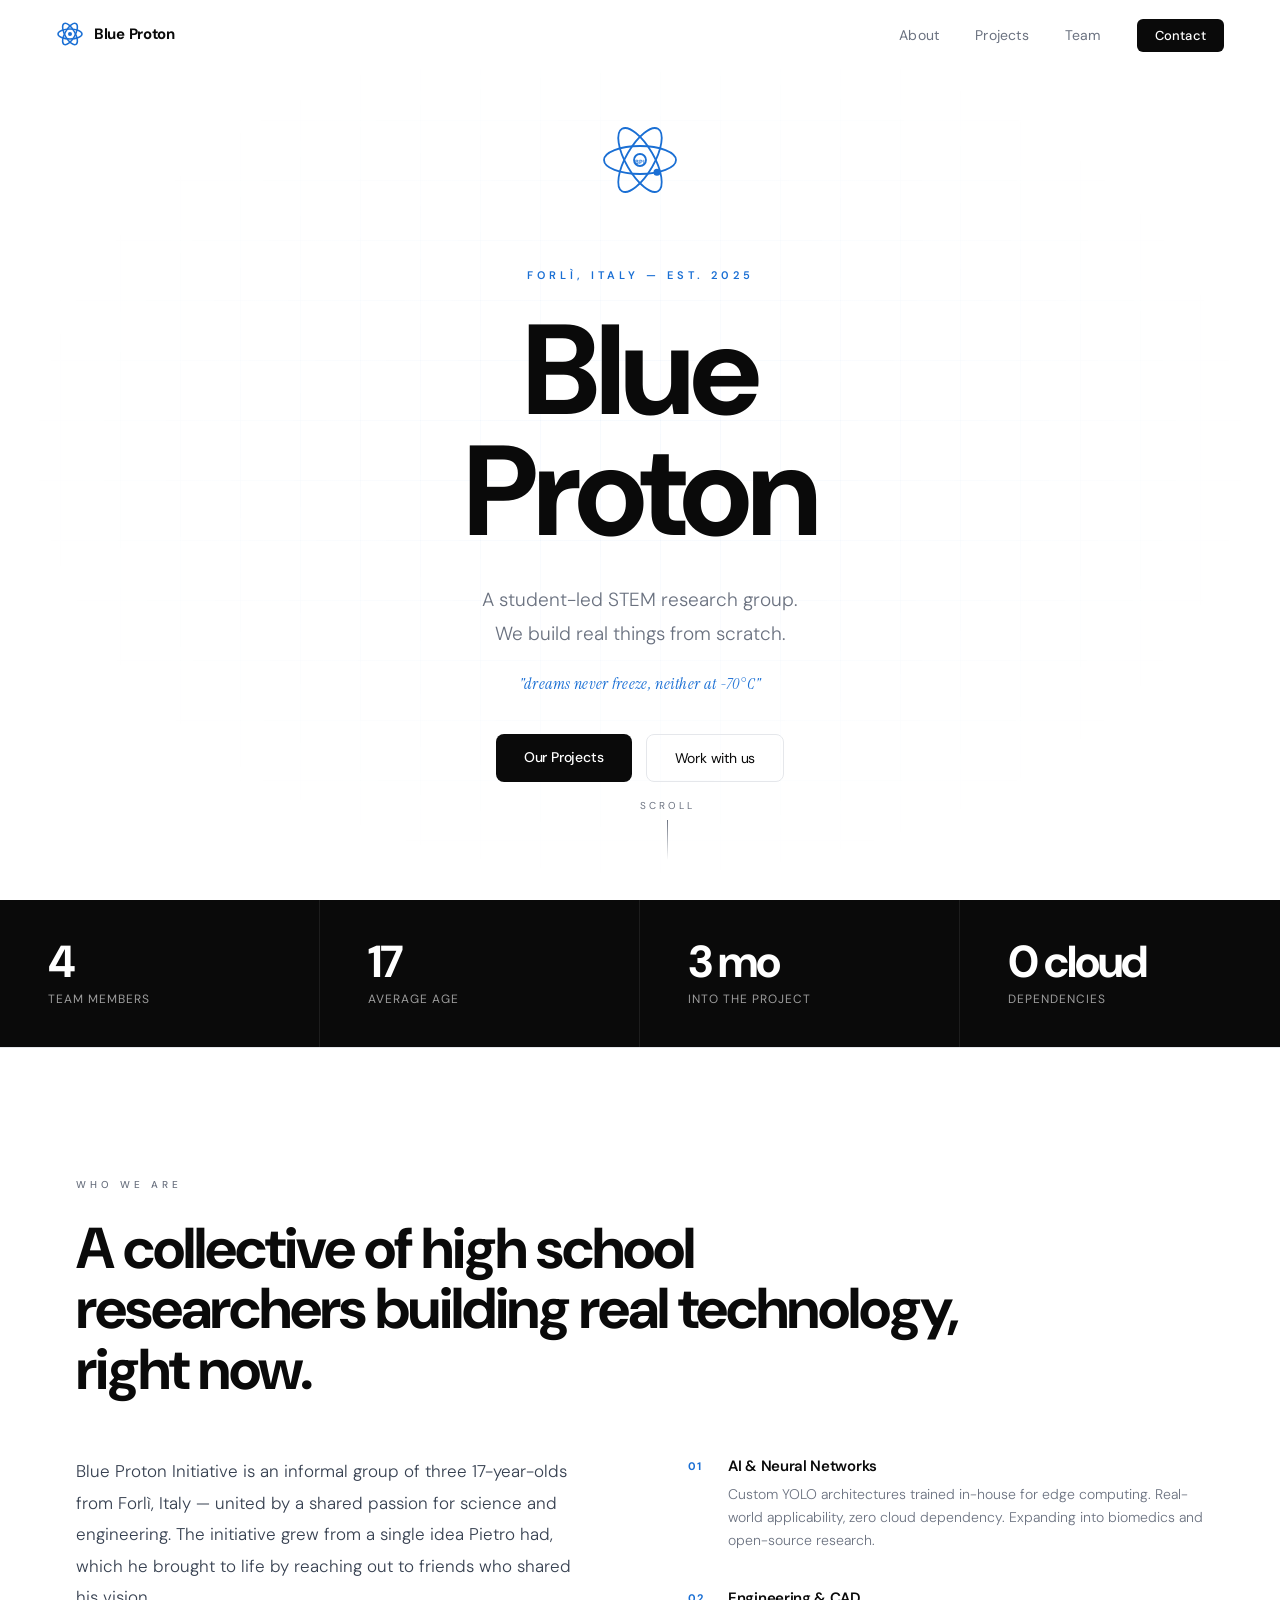
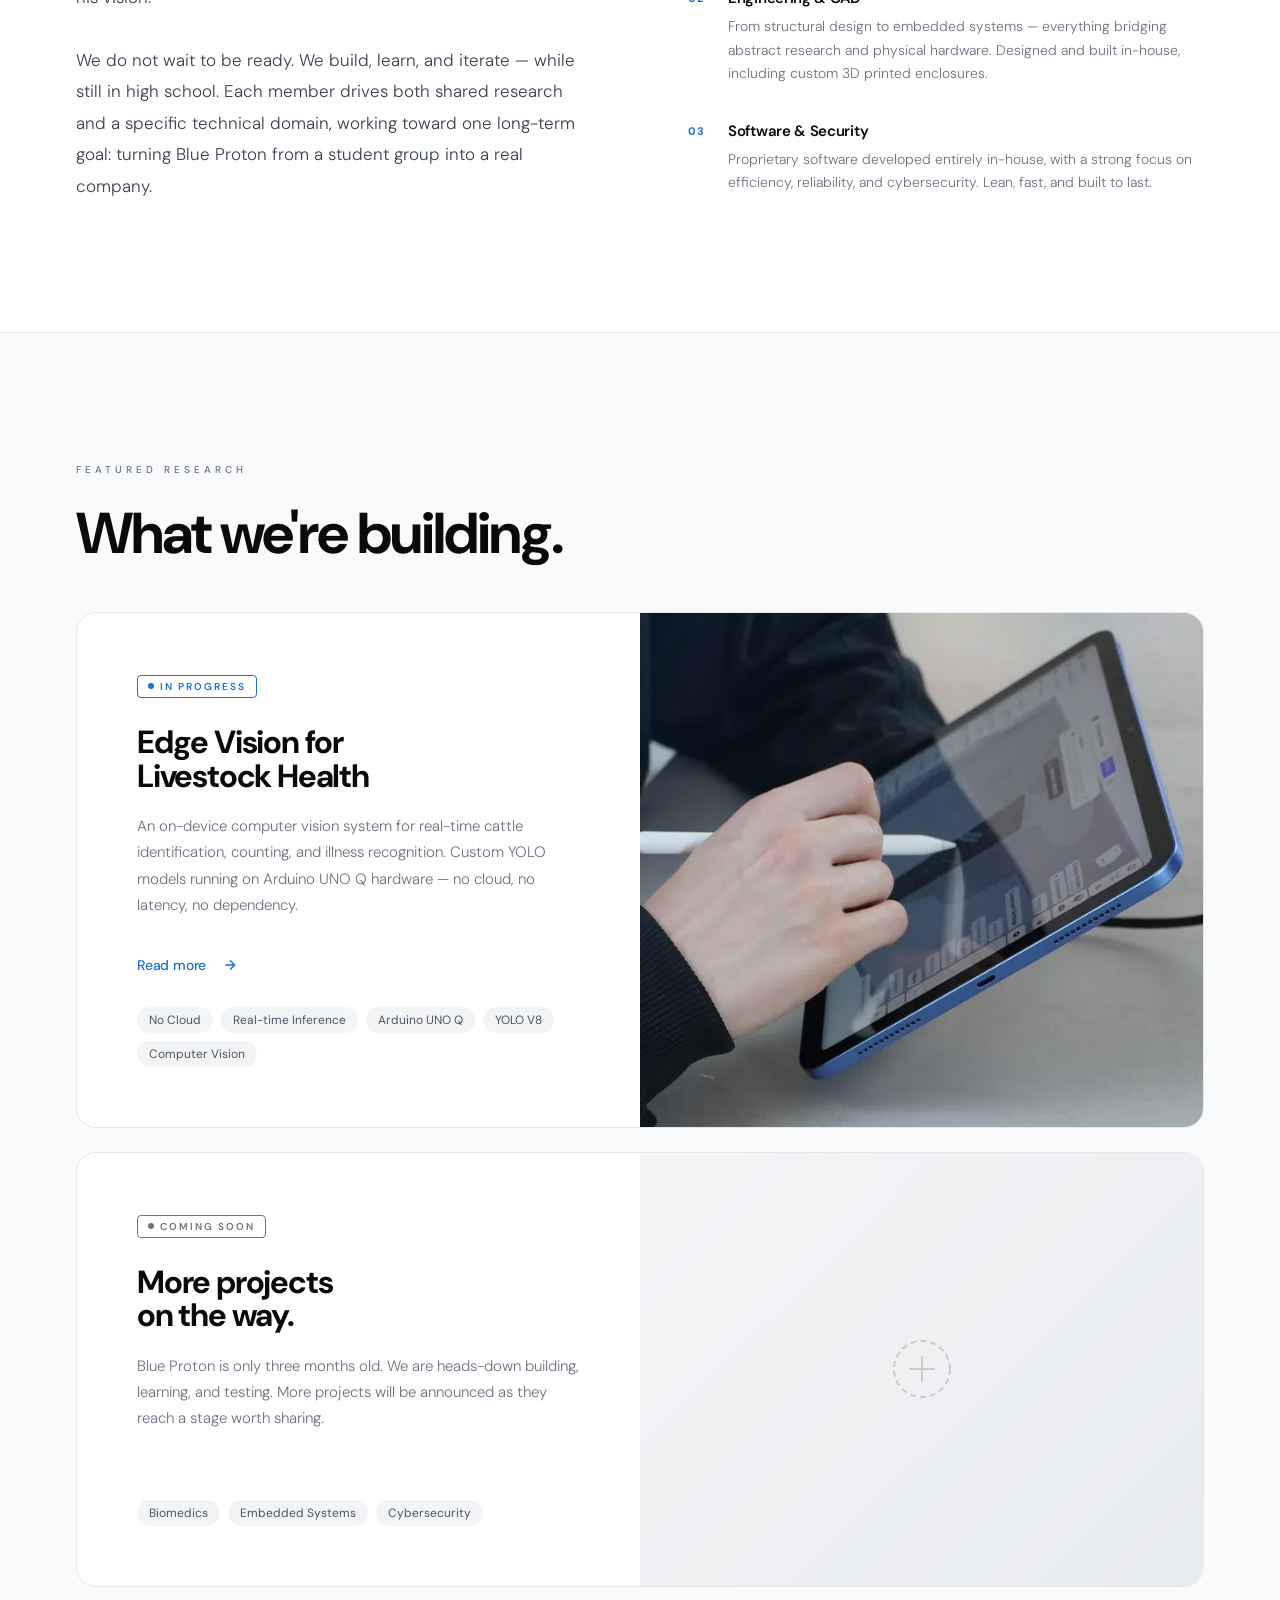
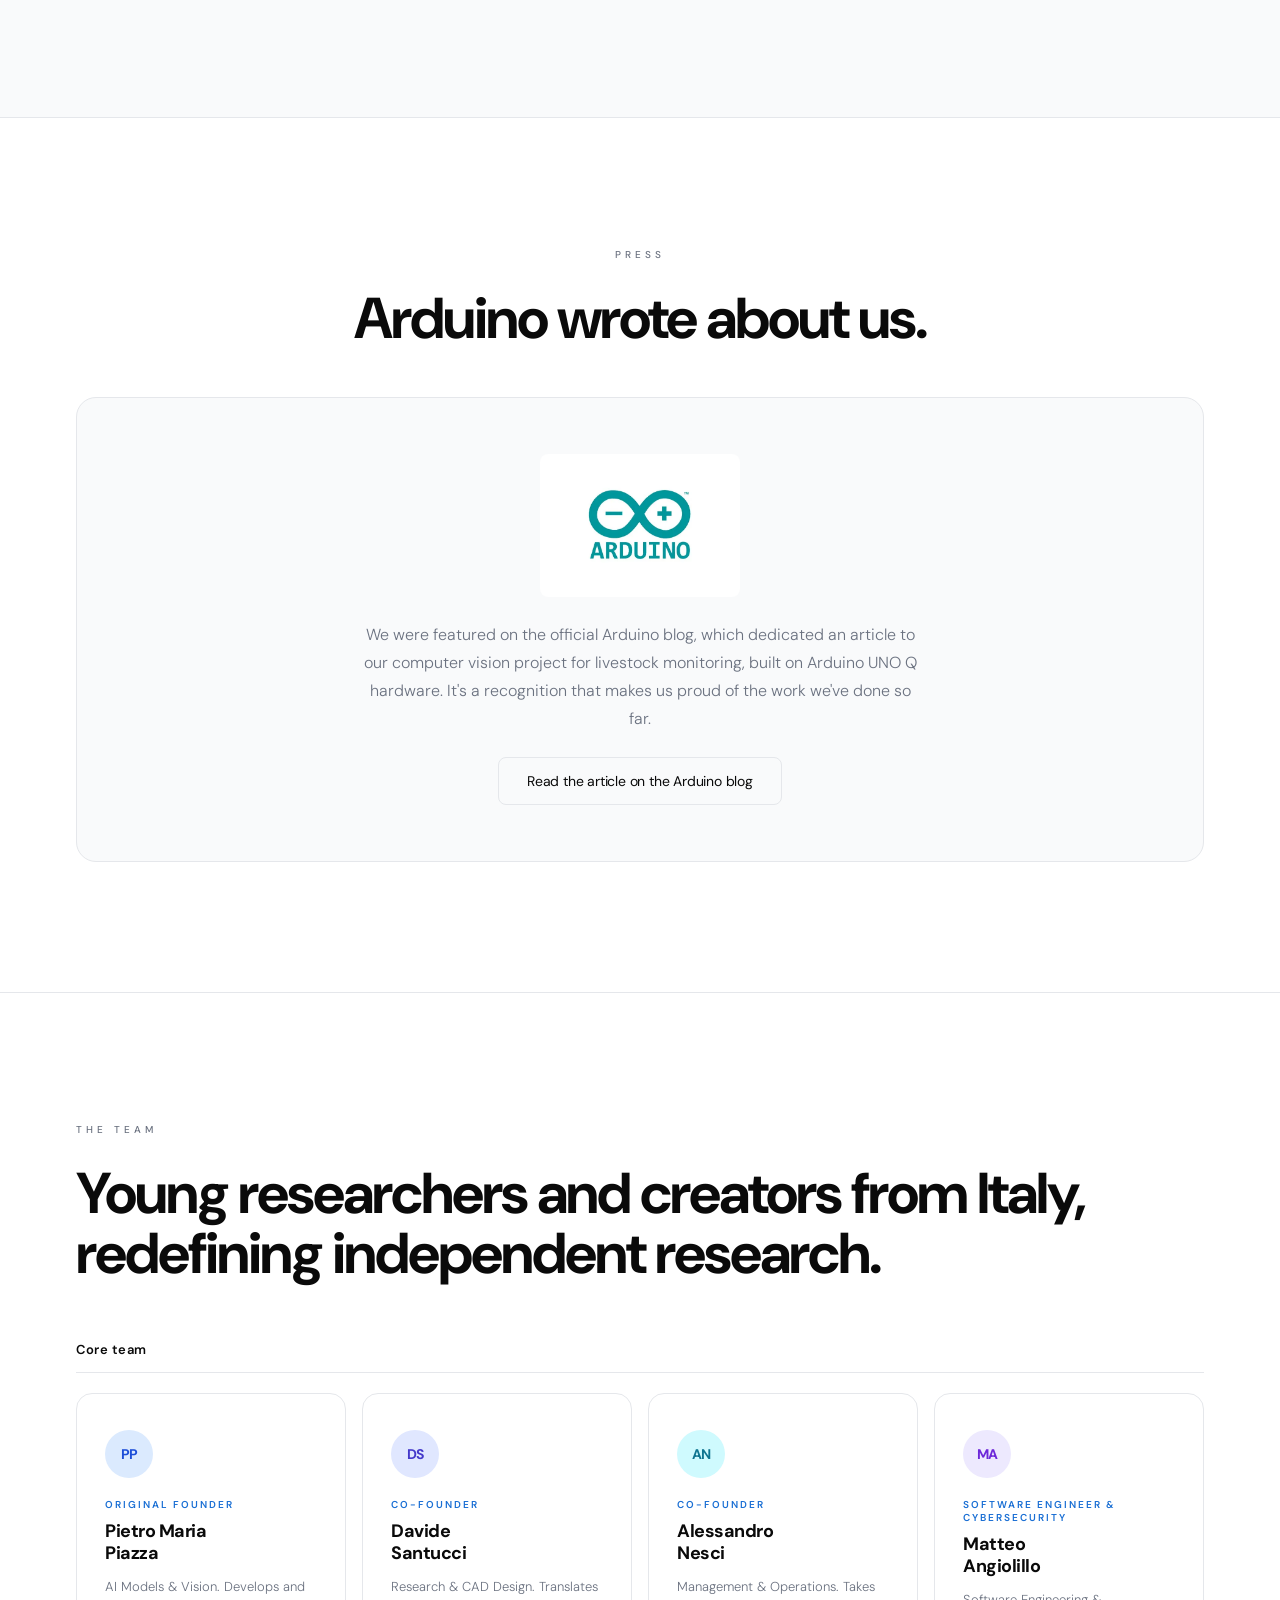
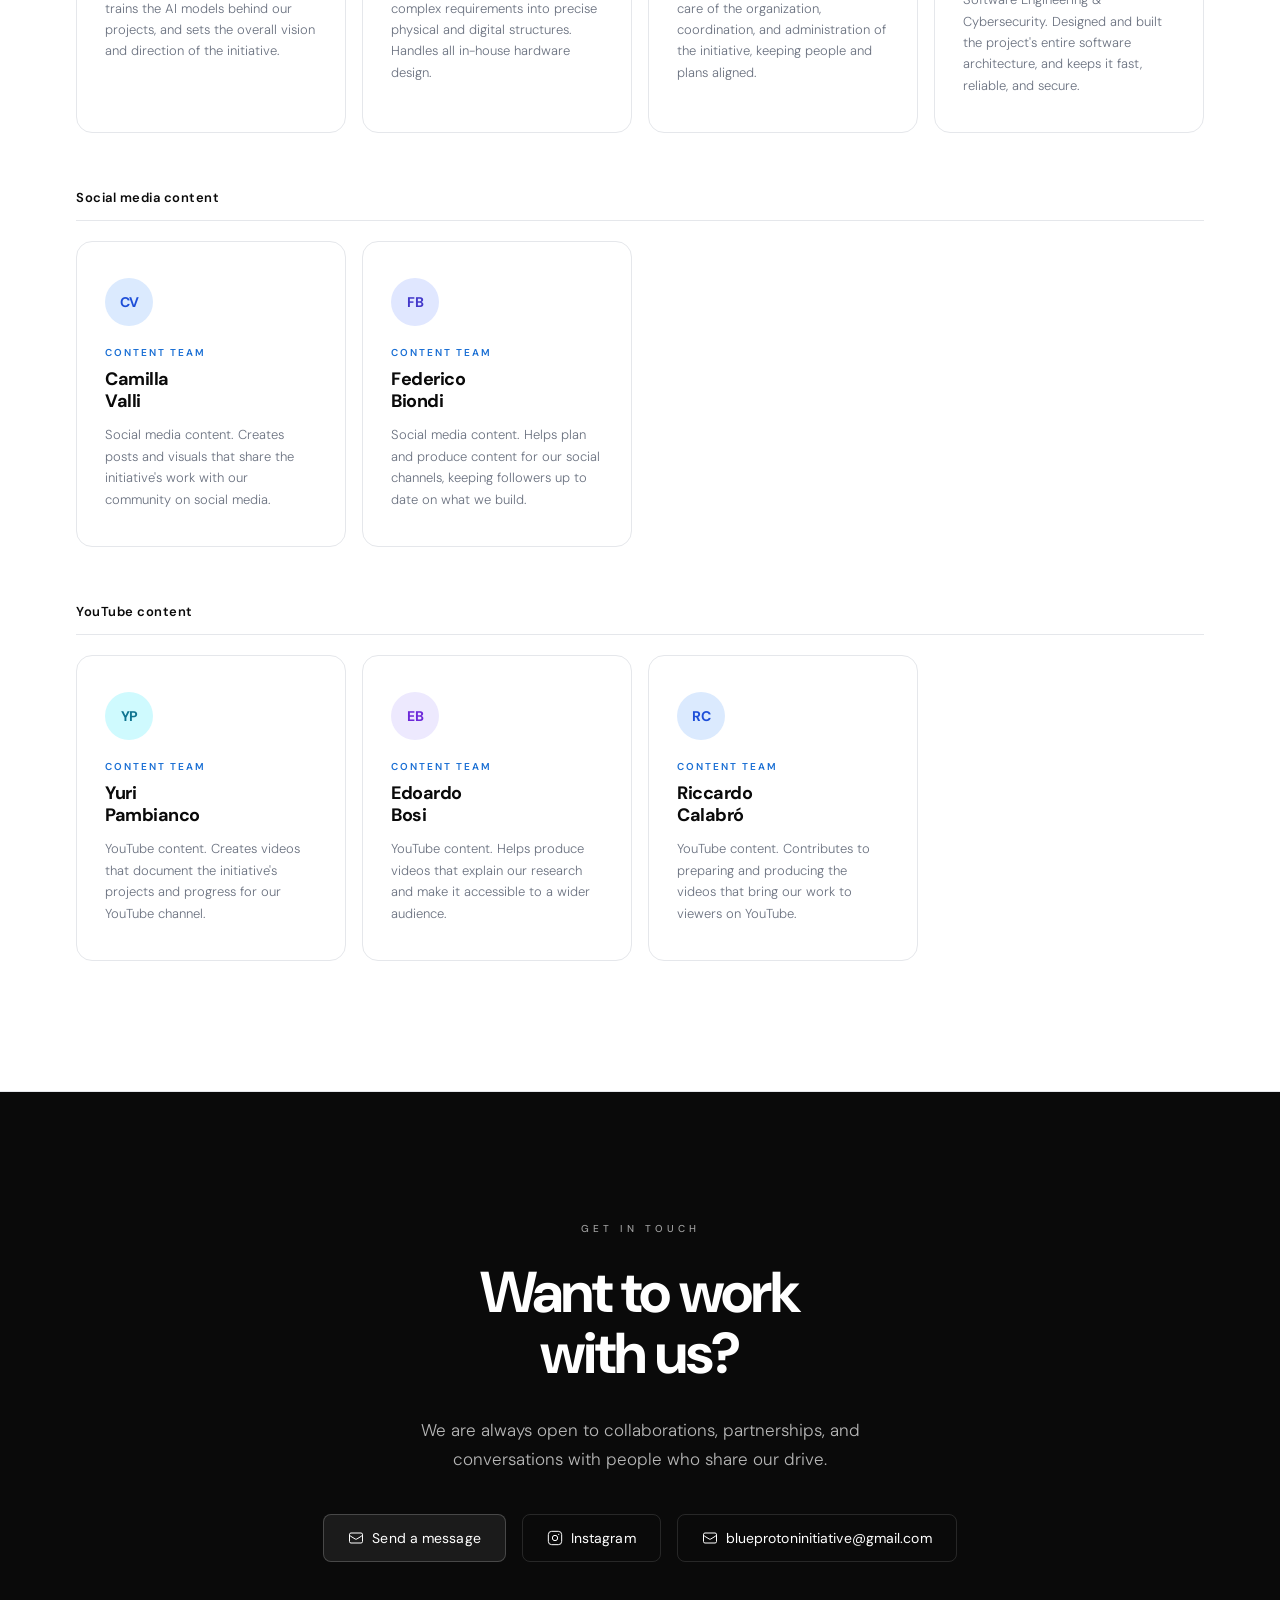
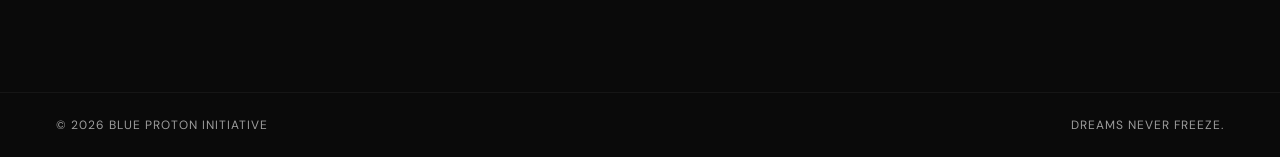
==== public/index.html @ 0f2486ba "Publish only public/ via wrangler.jsonc and add README Move the site into public/ and add wrangler.j" ====
<!DOCTYPE html>
<html lang="en">
<head>
<meta charset="UTF-8">
<meta name="viewport" content="width=device-width, initial-scale=1">
<title>Blue Proton Initiative — Student-led STEM research from Forlì, Italy</title>
<meta name="description" content="Blue Proton Initiative is a student-led STEM research group from Forlì, Italy, building AI and hardware from scratch, including on-device edge vision for livestock health.">
<link rel="canonical" href="https://blueprotoninitiative.com/">
<meta name="theme-color" content="#1a6fd4">
<link rel="icon" href="/favicon.ico" sizes="any">
<link rel="icon" href="/assets/favicon.svg" type="image/svg+xml">
<link rel="apple-touch-icon" href="/assets/apple-touch-icon.png">
<meta property="og:type" content="website">
<meta property="og:site_name" content="Blue Proton Initiative">
<meta property="og:title" content="Blue Proton Initiative — Student-led STEM research from Forlì, Italy">
<meta property="og:description" content="Blue Proton Initiative is a student-led STEM research group from Forlì, Italy, building AI and hardware from scratch, including on-device edge vision for livestock health.">
<meta property="og:url" content="https://blueprotoninitiative.com/">
<meta property="og:image" content="https://blueprotoninitiative.com/assets/og-image.jpg">
<meta property="og:image:width" content="1200">
<meta property="og:image:height" content="630">
<meta property="og:image:alt" content="A Blue Proton team member designing a 3D enclosure in CAD on a tablet">
<meta property="og:locale" content="en_US">
<meta name="twitter:card" content="summary_large_image">
<meta name="twitter:title" content="Blue Proton Initiative — Student-led STEM research from Forlì, Italy">
<meta name="twitter:description" content="Blue Proton Initiative is a student-led STEM research group from Forlì, Italy, building AI and hardware from scratch, including on-device edge vision for livestock health.">
<meta name="twitter:image" content="https://blueprotoninitiative.com/assets/og-image.jpg">
<meta name="twitter:image:alt" content="A Blue Proton team member designing a 3D enclosure in CAD on a tablet">
<script type="application/ld+json">
{
  "@context": "https://schema.org",
  "@type": "Organization",
  "name": "Blue Proton Initiative",
  "url": "https://blueprotoninitiative.com/",
  "logo": "https://blueprotoninitiative.com/assets/logo.png"
}
</script>
<link rel="preconnect" href="https://fonts.googleapis.com">
<link rel="preconnect" href="https://fonts.gstatic.com" crossorigin>
<link href="https://fonts.googleapis.com/css2?family=DM+Sans:opsz,wght@9..40,300;9..40,400;9..40,500;9..40,700&family=Instrument+Serif:ital@1&display=swap" rel="stylesheet">
<link rel="stylesheet" href="/css/base.css">
<link rel="stylesheet" href="/css/home.css">
<script src="/js/main.js" defer></script>
<script src="/js/home.js" defer></script>
</head>
<body>
<a class="skip-link" href="#main">Skip to content</a>
 
<!-- NAV -->
<nav id="navbar">
  <a href="#home" class="nav-logo">
    <svg viewBox="0 0 28 28" fill="none" stroke="currentColor" stroke-width="1.5" aria-hidden="true">
      <ellipse cx="14" cy="14" rx="12" ry="5" transform="rotate(0 14 14)"/>
      <ellipse cx="14" cy="14" rx="12" ry="5" transform="rotate(60 14 14)"/>
      <ellipse cx="14" cy="14" rx="12" ry="5" transform="rotate(120 14 14)"/>
      <circle cx="14" cy="14" r="2" fill="currentColor" stroke="none"/>
    </svg>
    Blue Proton
  </a>
  <ul class="nav-links">
    <li><a href="#about">About</a></li>
    <li><a href="#projects">Projects</a></li>
    <li><a href="#team">Team</a></li>
    <li><a href="/contact" class="nav-cta">Contact</a></li>
  </ul>
</nav>

<main id="main">
 
<!-- HERO -->
<div id="home">
  <div class="atom-wrapper">
    <svg class="atom-svg" id="atomLogo" aria-hidden="true" viewBox="0 0 80 80" fill="none" xmlns="http://www.w3.org/2000/svg">
      <ellipse cx="40" cy="40" rx="36" ry="14" stroke="#1a6fd4" stroke-width="1.8"/>
      <ellipse cx="40" cy="40" rx="36" ry="14" stroke="#1a6fd4" stroke-width="1.8" transform="rotate(60 40 40)"/>
      <ellipse cx="40" cy="40" rx="36" ry="14" stroke="#1a6fd4" stroke-width="1.8" transform="rotate(120 40 40)"/>
      <circle cx="40" cy="40" r="6" fill="white" stroke="#1a6fd4" stroke-width="1.8"/>
      <text x="40" y="44" text-anchor="middle" font-family="DM Sans, sans-serif" font-size="6" font-weight="700" fill="#1a6fd4">BPI</text>
      <circle id="orbitDot" cx="76" cy="40" r="3.5" fill="#1a6fd4"/>
    </svg>
  </div>
 
  <div class="atom-spacer"></div>
  <p class="hero-eyebrow">Forlì, Italy — Est. 2025</p>
  <h1>Blue<br>Proton</h1>
  <p class="hero-sub">A student-led STEM research group.</p>
  <p class="hero-sub">We build real things from scratch.</p>
  <p class="hero-motto">"dreams never freeze, neither at -70°C"</p>
  <div class="hero-buttons">
    <a href="#projects" class="btn-primary">Our Projects</a>
    <a href="/contact" class="btn-secondary">Work with us</a>
  </div>
  <div class="scroll-hint">scroll</div>
</div>
 
<!-- STATS BAR -->
<div class="stats-bar">
  <div class="stat-item">
    <span class="stat-number" data-count="4" data-suffix="">3</span>
    <span class="stat-label">Team members</span>
  </div>
  <div class="stat-item">
    <span class="stat-number" data-count="17" data-suffix="">17</span>
    <span class="stat-label">Average age</span>
  </div>
  <div class="stat-item">
    <span class="stat-number" data-count="3" data-suffix=" mo">3 mo</span>
    <span class="stat-label">Into the project</span>
  </div>
  <div class="stat-item">
    <span class="stat-number" data-count="0" data-suffix=" cloud">0 cloud</span>
    <span class="stat-label">Dependencies</span>
  </div>
</div>
 
<div class="section-divider"></div>
 
<!-- ABOUT -->
<section id="about">
  <p class="section-label reveal">Who we are</p>
  <h2 class="section-headline reveal">A collective of high school<br>researchers building real technology,<br>right now.</h2>
  <div class="about-grid">
    <p class="about-body reveal">
      Blue Proton Initiative is an informal group of three 17-year-olds from Forlì, Italy — united by a shared passion for science and engineering. The initiative grew from a single idea Pietro had, which he brought to life by reaching out to friends who shared his vision.<br><br>
      We do not wait to be ready. We build, learn, and iterate — while still in high school. Each member drives both shared research and a specific technical domain, working toward one long-term goal: turning Blue Proton from a student group into a real company.
    </p>
    <div class="about-pillars reveal">
      <div class="pillar">
        <span class="pillar-num">01</span>
        <div>
          <h3>AI & Neural Networks</h3>
          <p>Custom YOLO architectures trained in-house for edge computing. Real-world applicability, zero cloud dependency. Expanding into biomedics and open-source research.</p>
        </div>
      </div>
      <div class="pillar">
        <span class="pillar-num">02</span>
        <div>
          <h3>Engineering & CAD</h3>
          <p>From structural design to embedded systems — everything bridging abstract research and physical hardware. Designed and built in-house, including custom 3D printed enclosures.</p>
        </div>
      </div>
      <div class="pillar">
        <span class="pillar-num">03</span>
        <div>
          <h3>Software & Security</h3>
          <p>Proprietary software developed entirely in-house, with a strong focus on efficiency, reliability, and cybersecurity. Lean, fast, and built to last.</p>
        </div>
      </div>
    </div>
  </div>
</section>
 
<div class="section-divider"></div>
 
<!-- PROJECTS -->
<section id="projects">
  <div class="inner">
    <p class="section-label reveal">Featured Research</p>
    <h2 class="section-headline reveal">What we're building.</h2>
 
    <div class="projects-grid">
      <!-- Project 1 -->
      <div class="project-card reveal">
        <div class="project-content">
          <div>
            <div class="status-badge">
              <div class="status-dot"></div>
              In Progress
            </div>
            <h3 class="project-title">Edge Vision for<br>Livestock Health</h3>
            <p class="project-desc">An on-device computer vision system for real-time cattle identification, counting, and illness recognition. Custom YOLO models running on Arduino UNO Q hardware — no cloud, no latency, no dependency.</p>
            <a href="/project-cattle" class="project-link">
              Read more<span class="visually-hidden"> about Edge Vision for Livestock Health</span>
              <svg viewBox="0 0 24 24" fill="none" stroke="currentColor" stroke-width="2"><path d="M5 12h14M12 5l7 7-7 7"/></svg>
            </a>
          </div>
          <div class="project-tags">
            <span class="tag">No Cloud</span>
            <span class="tag">Real-time Inference</span>
            <span class="tag">Arduino UNO Q</span>
            <span class="tag">YOLO V8</span>
            <span class="tag">Computer Vision</span>
          </div>
        </div>
        <div class="project-visual">
          <img src="/assets/img/cad-tablet-sketch-960.webp"
               srcset="/assets/img/cad-tablet-sketch-640.webp 640w, /assets/img/cad-tablet-sketch-960.webp 960w, /assets/img/cad-tablet-sketch-1280.webp 1280w"
               sizes="(max-width: 960px) calc(100vw - 48px), 620px"
               width="960" height="1200" loading="lazy" decoding="async"
               alt="A team member sketching a CAD design on a tablet with a stylus">
          <div class="project-visual-overlay"></div>
        </div>
      </div>
 
      <!-- Project 2 — Coming Soon -->
      <div class="project-card reveal delay-15">
        <div class="project-content">
          <div>
            <div class="status-badge status-badge--muted">
              <div class="status-dot"></div>
              Coming Soon
            </div>
            <h3 class="project-title">More projects<br>on the way.</h3>
            <p class="project-desc">Blue Proton is only three months old. We are heads-down building, learning, and testing. More projects will be announced as they reach a stage worth sharing.</p>
          </div>
          <div class="project-tags">
            <span class="tag">Biomedics</span>
            <span class="tag">Embedded Systems</span>
            <span class="tag">Cybersecurity</span>
          </div>
        </div>
        <div class="project-visual project-visual--placeholder">
          <svg width="64" height="64" viewBox="0 0 64 64" fill="none" aria-hidden="true">
            <circle cx="32" cy="32" r="28" stroke="#0a0a0a" stroke-width="2" stroke-dasharray="6 4"/>
            <path d="M32 20v24M20 32h24" stroke="#0a0a0a" stroke-width="2" stroke-linecap="round"/>
          </svg>
        </div>
      </div>
    </div>
  </div>
</section>
 
<div class="section-divider"></div>
 
<!-- PRESS -->
<section id="press">
  <p class="section-label reveal">Press</p>
  <h2 class="section-headline reveal">Arduino wrote about us.</h2>
  <div class="press-card reveal">
    <img src="/assets/img/arduino-logo.webp" alt="Arduino logo" class="press-logo" width="655" height="468" loading="lazy" decoding="async">
    <p class="press-text">
      We were featured on the official Arduino blog, which dedicated an article to our computer vision project for livestock monitoring, built on Arduino UNO Q hardware. It's a recognition that makes us proud of the work we've done so far.
    </p>
    <a href="https://blog.arduino.cc/2026/08/27/blue-proton-initiative-four-17-year-olds-are-building-ai-powered-livestock-monitoring-with-arduino/" class="btn-secondary" target="_blank" rel="noopener">Read the article on the Arduino blog</a>
  </div>
</section>
 
<div class="section-divider"></div>
 
<!-- TEAM -->
<section id="team">
  <p class="section-label reveal">The team</p>
  <h2 class="section-headline reveal">Young researchers and creators from Italy,<br>redefining independent research.</h2>

  <div class="team-group" role="group" aria-labelledby="team-core">
    <h3 class="team-group-title reveal" id="team-core">Core team</h3>
    <ul class="team-grid">
      <li class="team-member reveal">
        <div class="member-avatar avatar-blue" aria-hidden="true">PP</div>
        <p class="member-role">Original Founder</p>
        <h4 class="member-name">Pietro Maria<br>Piazza</h4>
        <p class="member-desc">AI Models & Vision. Develops and trains the AI models behind our projects, and sets the overall vision and direction of the initiative.</p>
      </li>
      <li class="team-member reveal">
        <div class="member-avatar avatar-indigo" aria-hidden="true">DS</div>
        <p class="member-role">Co-Founder</p>
        <h4 class="member-name">Davide<br>Santucci</h4>
        <p class="member-desc">Research & CAD Design. Translates complex requirements into precise physical and digital structures. Handles all in-house hardware design.</p>
      </li>
      <li class="team-member reveal">
        <div class="member-avatar avatar-cyan" aria-hidden="true">AN</div>
        <p class="member-role">Co-Founder</p>
        <h4 class="member-name">Alessandro<br>Nesci</h4>
        <p class="member-desc">Management & Operations. Takes care of the organization, coordination, and administration of the initiative, keeping people and plans aligned.</p>
      </li>
      <li class="team-member reveal">
        <div class="member-avatar avatar-violet" aria-hidden="true">MA</div>
        <p class="member-role">Software Engineer & Cybersecurity</p>
        <h4 class="member-name">Matteo<br>Angiolillo</h4>
        <p class="member-desc">Software Engineering & Cybersecurity. Designed and built the project's entire software architecture, and keeps it fast, reliable, and secure.</p>
      </li>
    </ul>
  </div>

  <div class="team-group" role="group" aria-labelledby="team-social">
    <h3 class="team-group-title reveal" id="team-social">Social media content</h3>
    <ul class="team-grid">
      <li class="team-member reveal">
        <div class="member-avatar avatar-blue" aria-hidden="true">CV</div>
        <p class="member-role">Content Team</p>
        <h4 class="member-name">Camilla<br>Valli</h4>
        <p class="member-desc">Social media content. Creates posts and visuals that share the initiative's work with our community on social media.</p>
      </li>
      <li class="team-member reveal">
        <div class="member-avatar avatar-indigo" aria-hidden="true">FB</div>
        <p class="member-role">Content Team</p>
        <h4 class="member-name">Federico<br>Biondi</h4>
        <p class="member-desc">Social media content. Helps plan and produce content for our social channels, keeping followers up to date on what we build.</p>
      </li>
    </ul>
  </div>

  <div class="team-group" role="group" aria-labelledby="team-youtube">
    <h3 class="team-group-title reveal" id="team-youtube">YouTube content</h3>
    <ul class="team-grid">
      <li class="team-member reveal">
        <div class="member-avatar avatar-cyan" aria-hidden="true">YP</div>
        <p class="member-role">Content Team</p>
        <h4 class="member-name">Yuri<br>Pambianco</h4>
        <p class="member-desc">YouTube content. Creates videos that document the initiative's projects and progress for our YouTube channel.</p>
      </li>
      <li class="team-member reveal">
        <div class="member-avatar avatar-violet" aria-hidden="true">EB</div>
        <p class="member-role">Content Team</p>
        <h4 class="member-name">Edoardo<br>Bosi</h4>
        <p class="member-desc">YouTube content. Helps produce videos that explain our research and make it accessible to a wider audience.</p>
      </li>
      <li class="team-member reveal">
        <div class="member-avatar avatar-blue" aria-hidden="true">RC</div>
        <p class="member-role">Content Team</p>
        <h4 class="member-name">Riccardo<br>Calabró</h4>
        <p class="member-desc">YouTube content. Contributes to preparing and producing the videos that bring our work to viewers on YouTube.</p>
      </li>
    </ul>
  </div>
</section>
 
<div class="section-divider"></div>
 
<!-- CONTACT -->
<section id="contact">
  <div class="inner">
    <p class="section-label reveal">Get in touch</p>
    <h2 class="section-headline reveal">Want to work<br>with us?</h2>
    <p class="contact-intro reveal">
      We are always open to collaborations, partnerships, and conversations with people who share our drive.
    </p>
    <div class="contact-links reveal">
      <a href="/contact" class="contact-link contact-link--primary">
        <svg viewBox="0 0 24 24" fill="none" stroke="currentColor" stroke-width="1.5"><path d="M21.75 6.75v10.5a2.25 2.25 0 01-2.25 2.25h-15a2.25 2.25 0 01-2.25-2.25V6.75m19.5 0A2.25 2.25 0 0019.5 4.5h-15a2.25 2.25 0 00-2.25 2.25m19.5 0v.243a2.25 2.25 0 01-1.07 1.916l-7.5 4.615a2.25 2.25 0 01-2.36 0L3.32 8.91a2.25 2.25 0 01-1.07-1.916V6.75"/></svg>
        Send a message
      </a>
      <a href="https://www.instagram.com/blueproton_initiative" target="_blank" rel="noopener" class="contact-link">
        <svg viewBox="0 0 24 24" fill="none" stroke="currentColor" stroke-width="1.5"><rect x="2" y="2" width="20" height="20" rx="5" ry="5"/><circle cx="12" cy="12" r="4"/><circle cx="17.5" cy="6.5" r="1" fill="currentColor" stroke="none"/></svg>
        Instagram
      </a>
      <a href="mailto:blueprotoninitiative@gmail.com" class="contact-link">
        <svg viewBox="0 0 24 24" fill="none" stroke="currentColor" stroke-width="1.5"><path d="M21.75 6.75v10.5a2.25 2.25 0 01-2.25 2.25h-15a2.25 2.25 0 01-2.25-2.25V6.75m19.5 0A2.25 2.25 0 0019.5 4.5h-15a2.25 2.25 0 00-2.25 2.25m19.5 0v.243a2.25 2.25 0 01-1.07 1.916l-7.5 4.615a2.25 2.25 0 01-2.36 0L3.32 8.91a2.25 2.25 0 01-1.07-1.916V6.75"/></svg>
        blueprotoninitiative@gmail.com
      </a>
    </div>
  </div>
</section>
 
</main>

<footer>
  <span>© 2026 Blue Proton Initiative</span>
  <span>Dreams never freeze.</span>
</footer>
 
</body>
</html>
---- css/base.css ----
/* Shared styles for every page: tokens, reset, nav, buttons, footer,
   animations and accessibility helpers. Page-specific rules live in
   home.css, project.css and contact.css. */

:root {
  --blue: #1a6fd4;
  --text: #0a0a0a;
  --muted: #6b7280;
  --border: #e5e7eb;
  --bg: #ffffff;
}

* { box-sizing: border-box; margin: 0; padding: 0; }
html { scroll-behavior: smooth; }
body {
  font-family: 'DM Sans', system-ui, sans-serif;
  background: var(--bg);
  color: var(--text);
  overflow-x: hidden;
}
img { max-width: 100%; }

/* ── NAV ── */
nav {
  position: fixed;
  top: 0; left: 0; right: 0;
  z-index: 100;
  display: flex;
  align-items: center;
  justify-content: space-between;
  padding: 20px 56px;
  background: rgba(255,255,255,0.92);
  backdrop-filter: blur(16px);
  border-bottom: 1px solid var(--border);
  transition: border-color 0.3s, padding 0.3s;
}
nav.scrolled { padding: 14px 56px; }

.nav-logo {
  display: flex;
  align-items: center;
  gap: 10px;
  font-weight: 700;
  font-size: 15px;
  letter-spacing: -0.3px;
  color: var(--text);
  text-decoration: none;
}
.nav-logo svg { width: 28px; height: 28px; color: var(--blue); flex-shrink: 0; }

.nav-back {
  display: flex;
  align-items: center;
  gap: 8px;
  font-size: 13px;
  color: var(--muted);
  text-decoration: none;
  transition: color 0.2s;
  font-weight: 400;
}
.nav-back:hover { color: var(--text); }
.nav-back svg { width: 14px; height: 14px; }

/* ── BUTTONS ── */
.btn-primary,
.btn-secondary {
  display: inline-block;
  padding: 14px 28px;
  border-radius: 8px;
  font-size: 14px;
  text-decoration: none;
  letter-spacing: -0.2px;
  white-space: nowrap;
}
.btn-primary {
  background: var(--text);
  color: white;
  font-weight: 500;
  transition: opacity 0.2s, transform 0.2s;
}
.btn-primary:hover { opacity: 0.85; transform: translateY(-1px); }

.btn-secondary {
  background: transparent;
  color: var(--text);
  font-weight: 400;
  border: 1px solid var(--border);
  transition: border-color 0.2s, transform 0.2s;
}
.btn-secondary:hover { border-color: #9ca3af; transform: translateY(-1px); }

/* ── SHARED SECTION TYPOGRAPHY ── */
.section-label {
  font-size: 10px;
  letter-spacing: 4px;
  text-transform: uppercase;
  color: var(--muted);
  font-weight: 500;
}
.section-divider { width: 100%; height: 1px; background: var(--border); }

/* ── STATUS BADGE ── */
.status-badge {
  display: inline-flex;
  align-items: center;
  gap: 6px;
  border: 1px solid var(--blue);
  border-radius: 4px;
  padding: 4px 10px;
  font-size: 10px;
  letter-spacing: 2px;
  text-transform: uppercase;
  color: var(--blue);
  font-weight: 600;
}
.status-dot { width: 6px; height: 6px; border-radius: 50%; background: var(--blue); animation: pulse 2s ease-in-out infinite; }

/* ── FOOTER ── */
footer {
  background: var(--text);
  color: rgba(255,255,255,0.6);
  padding: 24px 56px;
  display: flex;
  justify-content: space-between;
  align-items: center;
  font-size: 12px;
  border-top: 1px solid rgba(255,255,255,0.05);
  letter-spacing: 1px;
  text-transform: uppercase;
}

/* ── ANIMATIONS ── */
@keyframes fadeUp {
  from { opacity: 0; transform: translateY(18px); }
  to   { opacity: 1; transform: translateY(0); }
}
@keyframes pulse { 0%, 100% { opacity: 1; } 50% { opacity: 0.3; } }

.reveal {
  opacity: 0;
  transform: translateY(24px);
  transition: opacity 0.75s cubic-bezier(0.16,1,0.3,1), transform 0.75s cubic-bezier(0.16,1,0.3,1);
}
.reveal.visible { opacity: 1; transform: translateY(0); }
.delay-15 { transition-delay: 0.15s; }
.delay-20 { transition-delay: 0.2s; }

/* ── ACCESSIBILITY ── */
.skip-link {
  position: absolute;
  left: 16px;
  top: -60px;
  z-index: 200;
  background: var(--text);
  color: white;
  padding: 10px 16px;
  border-radius: 6px;
  font-size: 14px;
  text-decoration: none;
}
.skip-link:focus { top: 16px; }

.visually-hidden {
  position: absolute !important;
  width: 1px; height: 1px;
  padding: 0; margin: -1px;
  overflow: hidden;
  clip: rect(0 0 0 0);
  white-space: nowrap;
  border: 0;
}

a:focus-visible,
button:focus-visible,
select:focus-visible,
input:focus-visible,
textarea:focus-visible {
  outline: 2px solid var(--blue);
  outline-offset: 3px;
}

@media (prefers-reduced-motion: reduce) {
  html { scroll-behavior: auto; }
  *, *::before, *::after {
    animation-duration: 0.01ms !important;
    animation-iteration-count: 1 !important;
    transition-duration: 0.01ms !important;
  }
}

/* ── RESPONSIVE ── */
@media (max-width: 960px) {
  nav, nav.scrolled { padding: 16px 24px; }
  footer { flex-direction: column; gap: 8px; text-align: center; }
}
---- css/home.css ----
/* Home page (index.html) */

:root { --section-pad: 130px; }

/* Nav starts borderless over the hero and gains a border once scrolled */
nav { border-bottom-color: transparent; }
nav.scrolled { border-bottom-color: var(--border); }

.nav-links { display: flex; gap: 36px; list-style: none; align-items: center; }
.nav-links a {
  font-size: 14px;
  font-weight: 400;
  color: var(--muted);
  text-decoration: none;
  letter-spacing: 0.2px;
  transition: color 0.2s;
}
.nav-links a:hover { color: var(--text); }
.nav-links .nav-cta {
  background: var(--text);
  color: white;
  padding: 8px 18px;
  border-radius: 6px;
  font-weight: 500;
  font-size: 13px;
  transition: opacity 0.2s;
}
.nav-links .nav-cta:hover { color: white; opacity: 0.8; }

/* ── HERO ── */
#home {
  min-height: 100vh;
  display: flex;
  flex-direction: column;
  align-items: center;
  justify-content: center;
  text-align: center;
  padding: 100px 48px 80px;
  position: relative;
  overflow: hidden;
}

/* subtle grid bg */
#home::before {
  content: '';
  position: absolute;
  inset: 0;
  background-image:
    linear-gradient(rgba(26,111,212,0.04) 1px, transparent 1px),
    linear-gradient(90deg, rgba(26,111,212,0.04) 1px, transparent 1px);
  background-size: 60px 60px;
  mask-image: radial-gradient(ellipse at center, black 0%, transparent 70%);
  pointer-events: none;
}

.atom-wrapper {
  position: fixed;
  top: 120px;
  left: 50%;
  transform: translateX(-50%);
  z-index: 10;
  pointer-events: none;
  will-change: transform, opacity;
}
.atom-svg { width: 80px; height: 80px; }
.atom-spacer { height: 130px; }

.hero-eyebrow {
  font-size: 11px;
  letter-spacing: 4px;
  text-transform: uppercase;
  color: var(--blue);
  font-weight: 600;
  margin-bottom: 28px;
  opacity: 0;
  animation: fadeUp 0.8s 0.2s forwards;
}

h1 {
  font-size: clamp(4rem, 10vw, 9rem);
  font-weight: 700;
  letter-spacing: -4px;
  line-height: 0.95;
  margin-bottom: 32px;
  opacity: 0;
  animation: fadeUp 0.9s 0.4s forwards;
}

.hero-sub {
  font-size: 19px;
  color: var(--muted);
  font-weight: 300;
  line-height: 1.6;
  margin-bottom: 4px;
  opacity: 0;
  animation: fadeUp 0.8s 0.6s forwards;
}
.hero-sub:last-of-type { animation-delay: 0.7s; }

.hero-motto {
  font-family: 'Instrument Serif', serif;
  font-style: italic;
  font-size: 16px;
  color: var(--blue);
  margin-top: 20px;
  letter-spacing: 0.3px;
  opacity: 0;
  animation: fadeUp 0.8s 0.9s forwards;
}

.hero-buttons {
  display: flex;
  gap: 14px;
  margin-top: 40px;
  justify-content: center;
  opacity: 0;
  animation: fadeUp 0.8s 1.1s forwards;
}

.scroll-hint {
  position: absolute;
  bottom: 40px;
  left: 50%;
  transform: translateX(-50%);
  display: flex;
  flex-direction: column;
  align-items: center;
  gap: 8px;
  color: var(--muted);
  font-size: 10px;
  letter-spacing: 3px;
  text-transform: uppercase;
  opacity: 0;
  animation: fadeUp 0.8s 1.4s forwards;
}
.scroll-hint::after {
  content: '';
  width: 1px;
  height: 40px;
  background: linear-gradient(to bottom, var(--muted), transparent);
  animation: scrollLine 2s ease-in-out infinite;
}
@keyframes scrollLine {
  0%, 100% { transform: scaleY(1); transform-origin: top; }
  50% { transform: scaleY(0.4); }
}

/* ── STATS BAR ── */
.stats-bar {
  background: var(--text);
  color: white;
  display: grid;
  grid-template-columns: repeat(4, 1fr);
}

.stat-item {
  padding: 40px 48px;
  border-right: 1px solid rgba(255,255,255,0.08);
  display: flex;
  flex-direction: column;
  gap: 6px;
}
.stat-item:last-child { border-right: none; }

.stat-number {
  font-size: clamp(2rem, 3.5vw, 3rem);
  font-weight: 700;
  letter-spacing: -2px;
  line-height: 1;
  color: white;
}
.stat-label {
  font-size: 12px;
  color: rgba(255,255,255,0.6);
  letter-spacing: 1px;
  text-transform: uppercase;
  font-weight: 400;
}

/* ── SECTIONS COMMON ── */
section {
  padding: var(--section-pad) 56px;
  max-width: 1240px;
  margin: 0 auto;
}

.section-label { margin-bottom: 28px; }

.section-headline {
  font-size: clamp(2.2rem, 4.5vw, 3.6rem);
  font-weight: 700;
  letter-spacing: -2px;
  line-height: 1.05;
  margin-bottom: 32px;
}

/* ── ABOUT ── */
#about .about-grid {
  display: grid;
  grid-template-columns: 1fr 1fr;
  gap: 96px;
  margin-top: 56px;
  align-items: start;
}

.about-body {
  font-size: 17px;
  line-height: 1.85;
  color: #374151;
  font-weight: 300;
}

.about-pillars { display: flex; flex-direction: column; gap: 36px; }

.pillar { display: flex; gap: 20px; align-items: flex-start; }
.pillar-num {
  font-size: 11px;
  font-weight: 700;
  color: var(--blue);
  letter-spacing: 1px;
  flex-shrink: 0;
  margin-top: 3px;
  font-variant-numeric: tabular-nums;
  min-width: 20px;
}
.pillar h3 { font-size: 15px; font-weight: 600; margin-bottom: 7px; letter-spacing: -0.3px; }
.pillar p { font-size: 14px; color: var(--muted); line-height: 1.65; font-weight: 300; }

/* ── PROJECTS ── */
#projects { background: #f9fafb; max-width: 100%; padding: var(--section-pad) 0; }
#projects .inner { max-width: 1240px; margin: 0 auto; padding: 0 56px; }

.projects-grid { display: flex; flex-direction: column; gap: 24px; margin-top: 48px; }

.project-card {
  display: grid;
  grid-template-columns: 1fr 1fr;
  background: white;
  border: 1px solid var(--border);
  border-radius: 20px;
  overflow: hidden;
  transition: transform 0.3s, box-shadow 0.3s;
}
.project-card:hover { transform: translateY(-4px); box-shadow: 0 20px 60px rgba(0,0,0,0.07); }

.project-content { padding: 60px; display: flex; flex-direction: column; justify-content: space-between; }

.project-content .status-badge { width: fit-content; margin-bottom: 28px; }
.status-badge--muted { border-color: var(--muted); color: var(--muted); }
.status-badge--muted .status-dot { background: var(--muted); animation: none; }

.project-title { font-size: clamp(1.8rem, 2.5vw, 2.6rem); font-weight: 700; letter-spacing: -1.2px; line-height: 1.05; margin-bottom: 20px; }
.project-desc { font-size: 15px; color: var(--muted); line-height: 1.75; font-weight: 300; margin-bottom: 36px; }

.project-link {
  display: inline-flex;
  align-items: center;
  gap: 8px;
  font-size: 14px;
  font-weight: 500;
  color: var(--blue);
  text-decoration: none;
  letter-spacing: -0.2px;
  transition: gap 0.2s;
}
.project-link:hover { gap: 12px; }
.project-link svg { width: 16px; height: 16px; }

.project-tags { display: flex; gap: 8px; flex-wrap: wrap; margin-top: 32px; }
.tag {
  font-size: 12px;
  color: #4b5563;
  padding: 5px 12px;
  background: #f3f4f6;
  border-radius: 999px;
  font-weight: 400;
}

.project-visual {
  background: linear-gradient(135deg, #eef5ff 0%, #e0edfd 100%);
  display: flex;
  align-items: center;
  justify-content: center;
  padding: 48px;
  position: relative;
  overflow: hidden;
  min-height: 360px;
}
.project-visual img {
  width: 100%;
  height: 100%;
  object-fit: cover;
  position: absolute;
  inset: 0;
}
.project-visual-overlay {
  position: absolute;
  inset: 0;
  background: linear-gradient(135deg, rgba(26,111,212,0.15) 0%, transparent 60%);
}
.project-visual--placeholder { background: linear-gradient(135deg, #f3f4f6 0%, #e9ecef 100%); }
.project-visual--placeholder svg { opacity: 0.15; }

/* ── PRESS ── */
#press { text-align: center; }
.press-card {
  display: flex;
  flex-direction: column;
  align-items: center;
  gap: 24px;
  margin-top: 48px;
  padding: 56px;
  border: 1px solid var(--border);
  border-radius: 20px;
  background: #f9fafb;
}
.press-logo {
  max-width: 200px;
  width: 100%;
  height: auto;
  border-radius: 8px;
}
.press-text {
  max-width: 560px;
  font-size: 16px;
  color: var(--muted);
  font-weight: 300;
  line-height: 1.75;
}

/* ── TEAM ── */
.team-group { margin-top: 56px; }
.team-group-title {
  font-size: 13px;
  font-weight: 600;
  letter-spacing: 0.5px;
  color: var(--text);
  padding-bottom: 14px;
  margin-bottom: 20px;
  border-bottom: 1px solid var(--border);
}
.team-grid {
  display: grid;
  grid-template-columns: repeat(auto-fill, minmax(240px, 1fr));
  gap: 16px;
  list-style: none;
}
.team-grid > li:nth-child(4n+2) { transition-delay: 0.1s; }
.team-grid > li:nth-child(4n+3) { transition-delay: 0.2s; }
.team-grid > li:nth-child(4n+4) { transition-delay: 0.3s; }

.team-member {
  padding: 36px 28px;
  border: 1px solid var(--border);
  border-radius: 16px;
  transition: background 0.2s, transform 0.25s, border-color 0.2s;
  position: relative;
}
.team-member:hover { background: white; transform: translateY(-4px); border-color: #d1d5db; box-shadow: 0 12px 40px rgba(0,0,0,0.06); }

.member-avatar {
  width: 48px;
  height: 48px;
  border-radius: 50%;
  display: flex;
  align-items: center;
  justify-content: center;
  font-size: 14px;
  font-weight: 700;
  margin-bottom: 20px;
  letter-spacing: -0.5px;
}
.avatar-blue { background: #dbeafe; color: #1d4ed8; }
.avatar-indigo { background: #e0e7ff; color: #4338ca; }
.avatar-cyan { background: #cffafe; color: #0e7490; }
.avatar-violet { background: #ede9fe; color: #6d28d9; }

.member-role { font-size: 10px; letter-spacing: 2px; text-transform: uppercase; color: var(--blue); font-weight: 600; margin-bottom: 10px; }
.member-name { font-size: 18px; font-weight: 700; letter-spacing: -0.5px; margin-bottom: 12px; line-height: 1.2; }
.member-desc { font-size: 13px; color: var(--muted); line-height: 1.65; font-weight: 300; }

/* ── CONTACT ── */
#contact { text-align: center; background: var(--text); color: white; max-width: 100%; }
#contact .inner { max-width: 700px; margin: 0 auto; }
#contact .section-label { color: rgba(255,255,255,0.6); }
#contact .section-headline { color: white; }

.contact-intro {
  color: rgba(255,255,255,0.7);
  font-size: 17px;
  font-weight: 300;
  line-height: 1.7;
  margin: 16px auto 0;
  max-width: 480px;
}

.contact-links { display: flex; gap: 16px; justify-content: center; flex-wrap: wrap; margin-top: 40px; }
.contact-link {
  display: flex;
  align-items: center;
  gap: 8px;
  padding: 14px 24px;
  border: 1px solid rgba(255,255,255,0.12);
  border-radius: 8px;
  color: white;
  text-decoration: none;
  font-size: 14px;
  font-weight: 400;
  transition: background 0.2s, border-color 0.2s, transform 0.2s;
  letter-spacing: 0.1px;
}
.contact-link--primary { background: rgba(255,255,255,0.07); border-color: rgba(255,255,255,0.2); }
.contact-link:hover { background: rgba(255,255,255,0.08); border-color: rgba(255,255,255,0.25); transform: translateY(-1px); }
.contact-link svg { width: 16px; height: 16px; }

/* ── RESPONSIVE ── */
@media (max-width: 960px) {
  section { padding: 80px 24px; }
  #projects { padding: 80px 0; }
  #projects .inner { padding: 0 24px; }
  #contact { padding: 80px 24px; }
  #about .about-grid { grid-template-columns: 1fr; gap: 48px; }
  .project-card { grid-template-columns: 1fr; }
  .project-visual { min-height: 260px; }
  .team-grid { grid-template-columns: repeat(auto-fill, minmax(220px, 1fr)); gap: 14px; }
  .stats-bar { grid-template-columns: 1fr 1fr; }
}
@media (max-width: 600px) {
  h1 { letter-spacing: -2.5px; }
  .team-grid { grid-template-columns: 1fr; }
  .nav-links { display: none; }
  .stats-bar { grid-template-columns: 1fr; }
  .hero-buttons { flex-direction: column; align-items: center; }
}
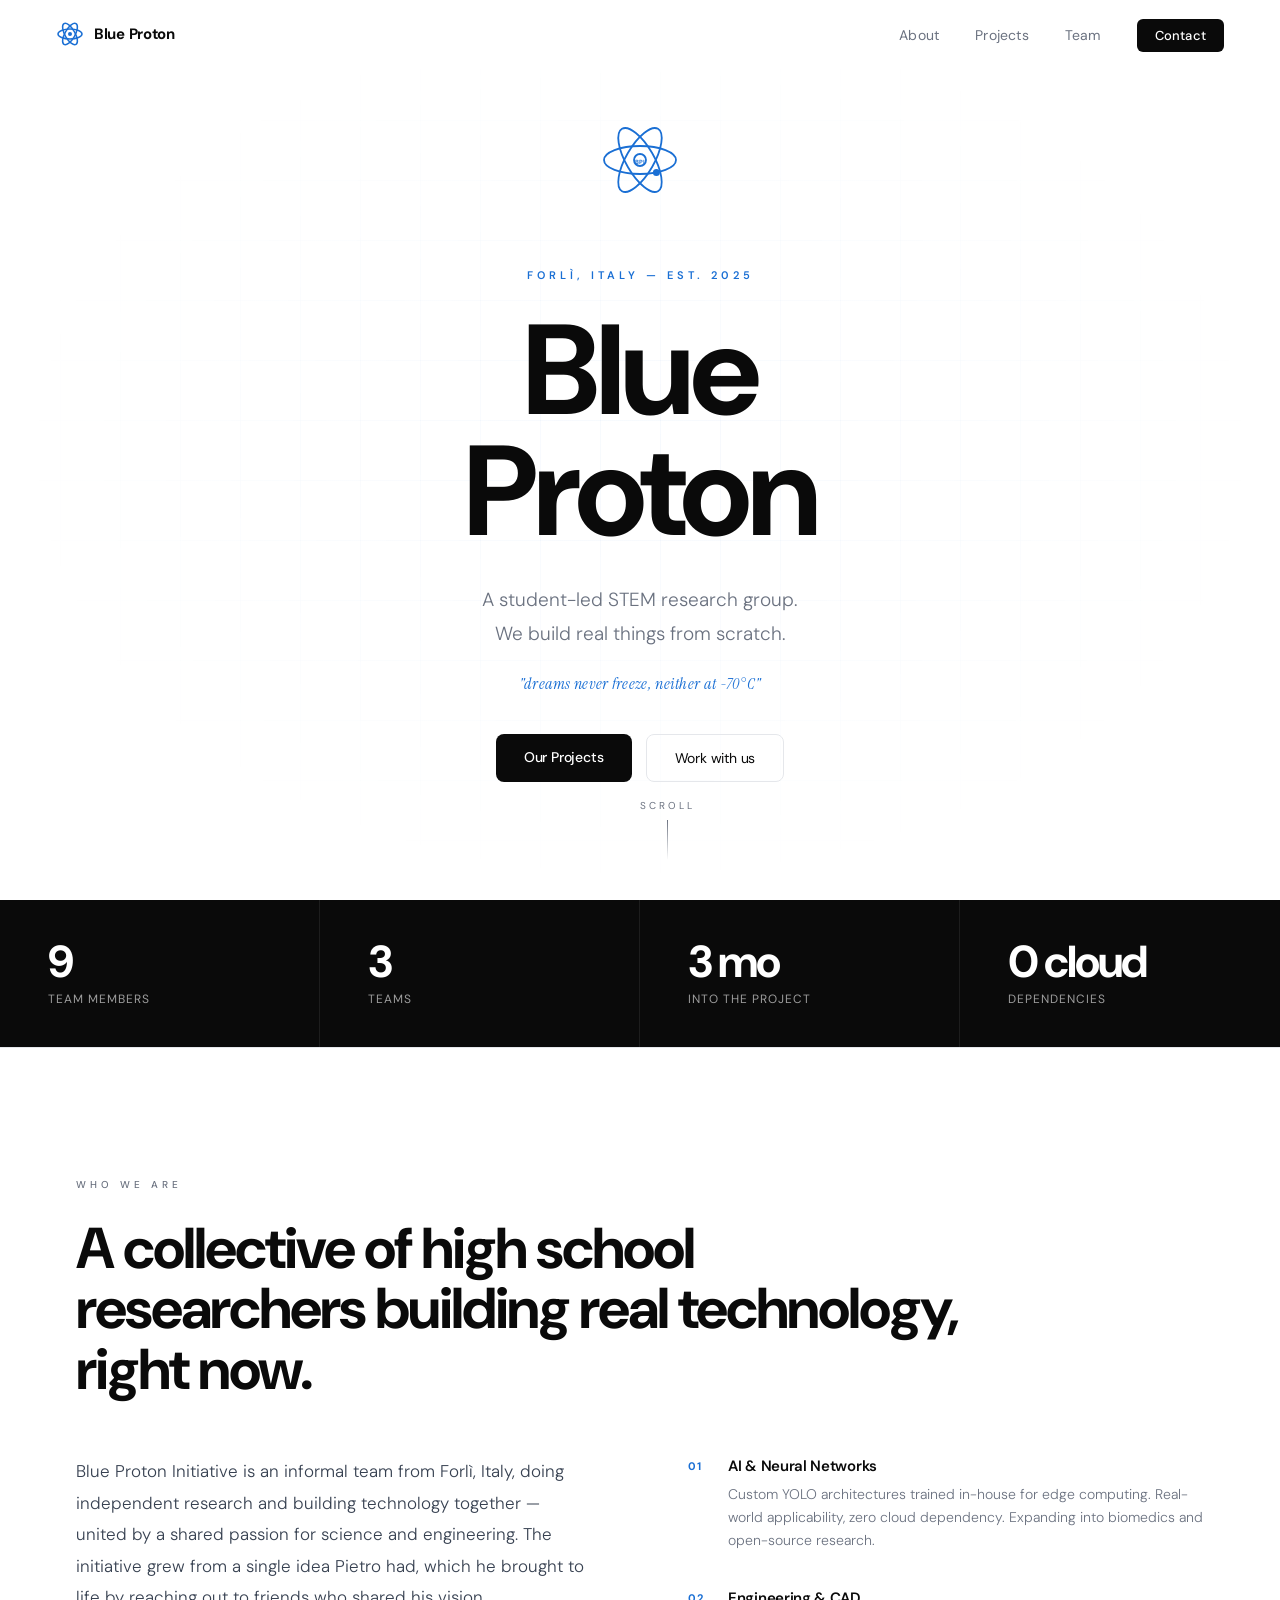
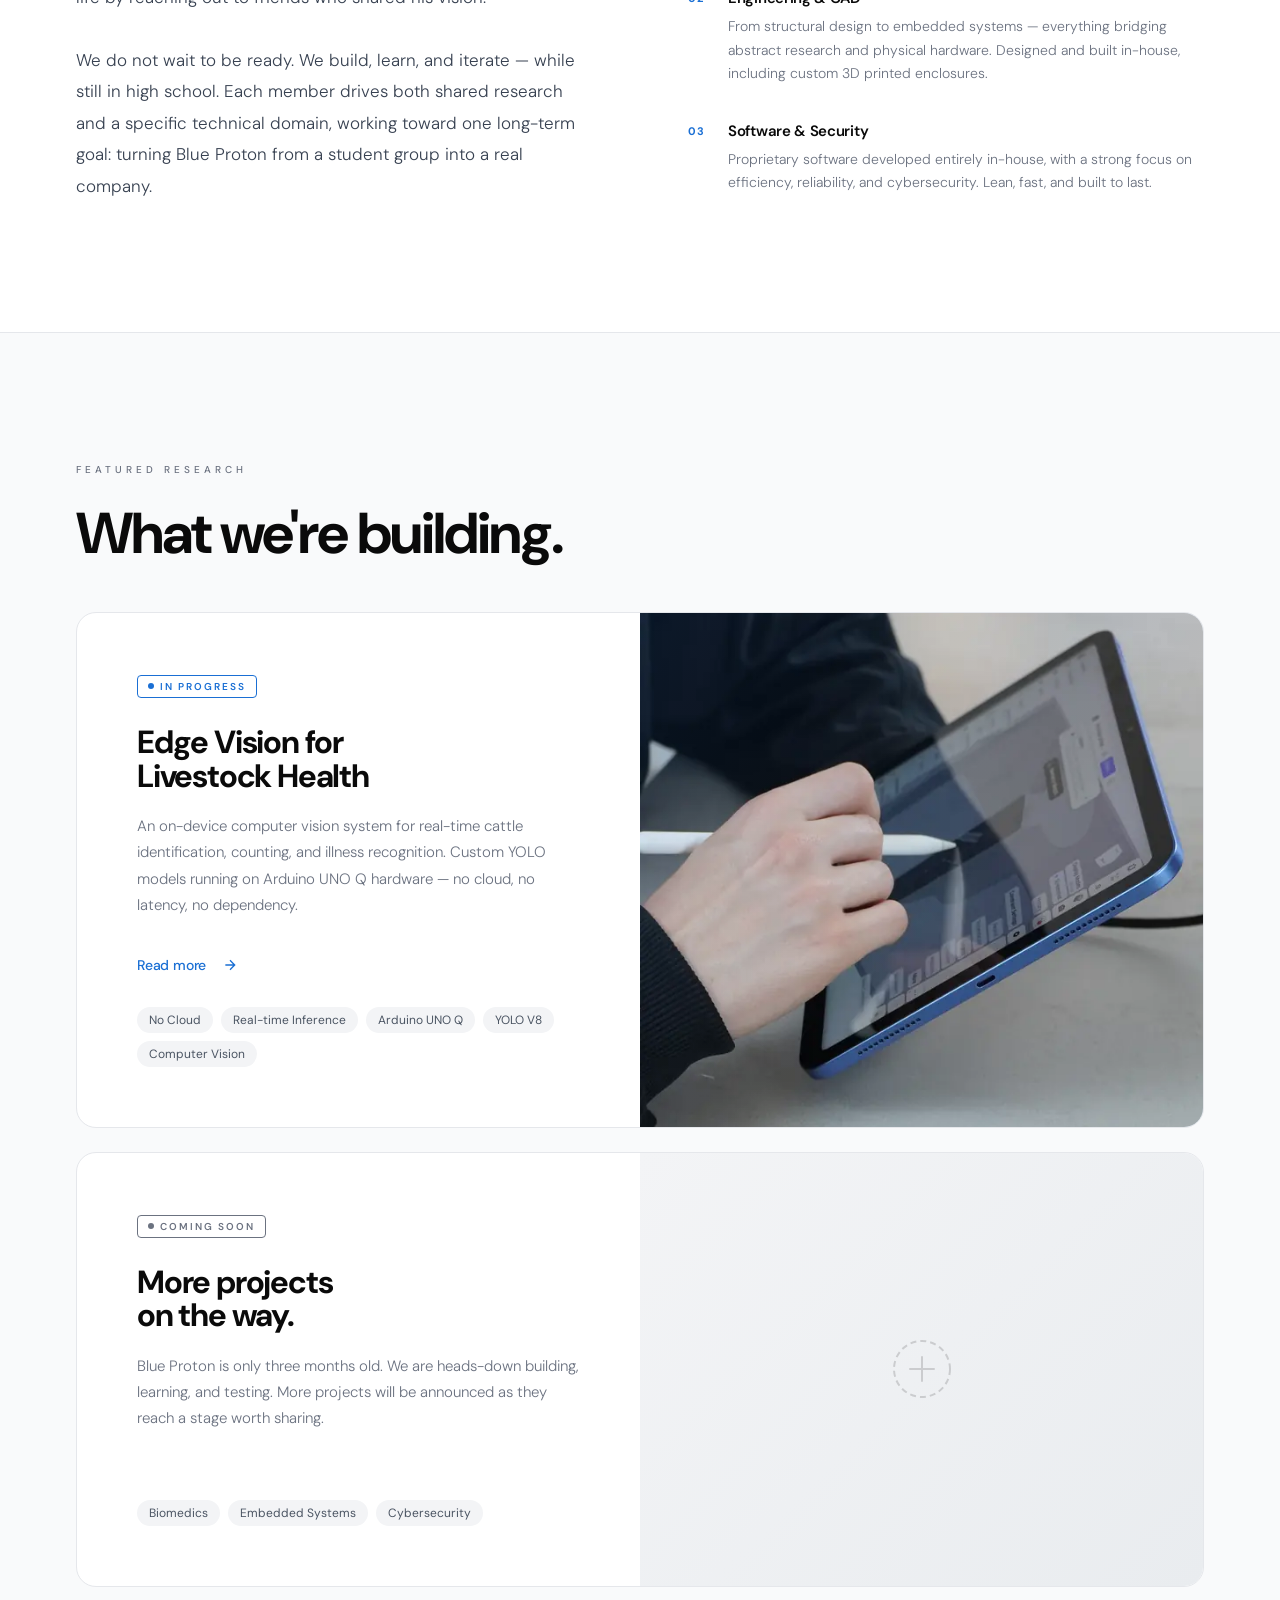
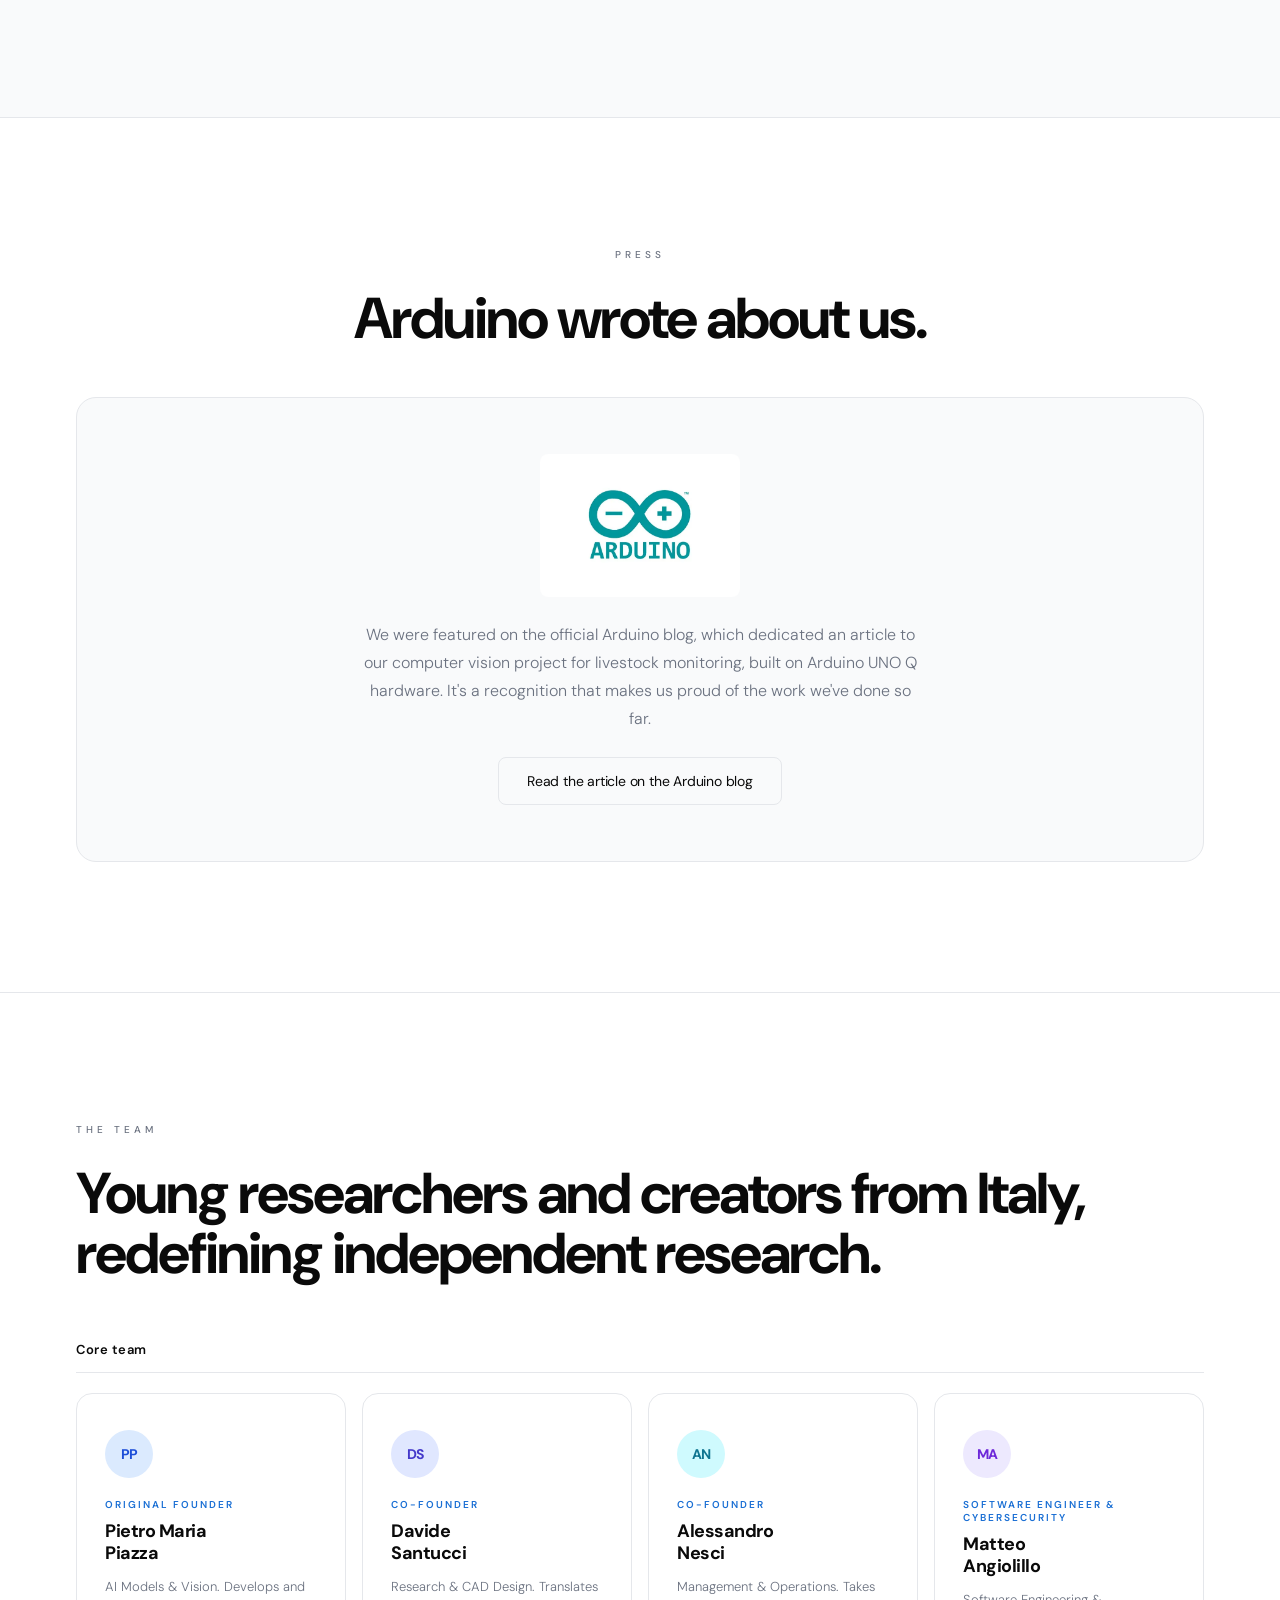
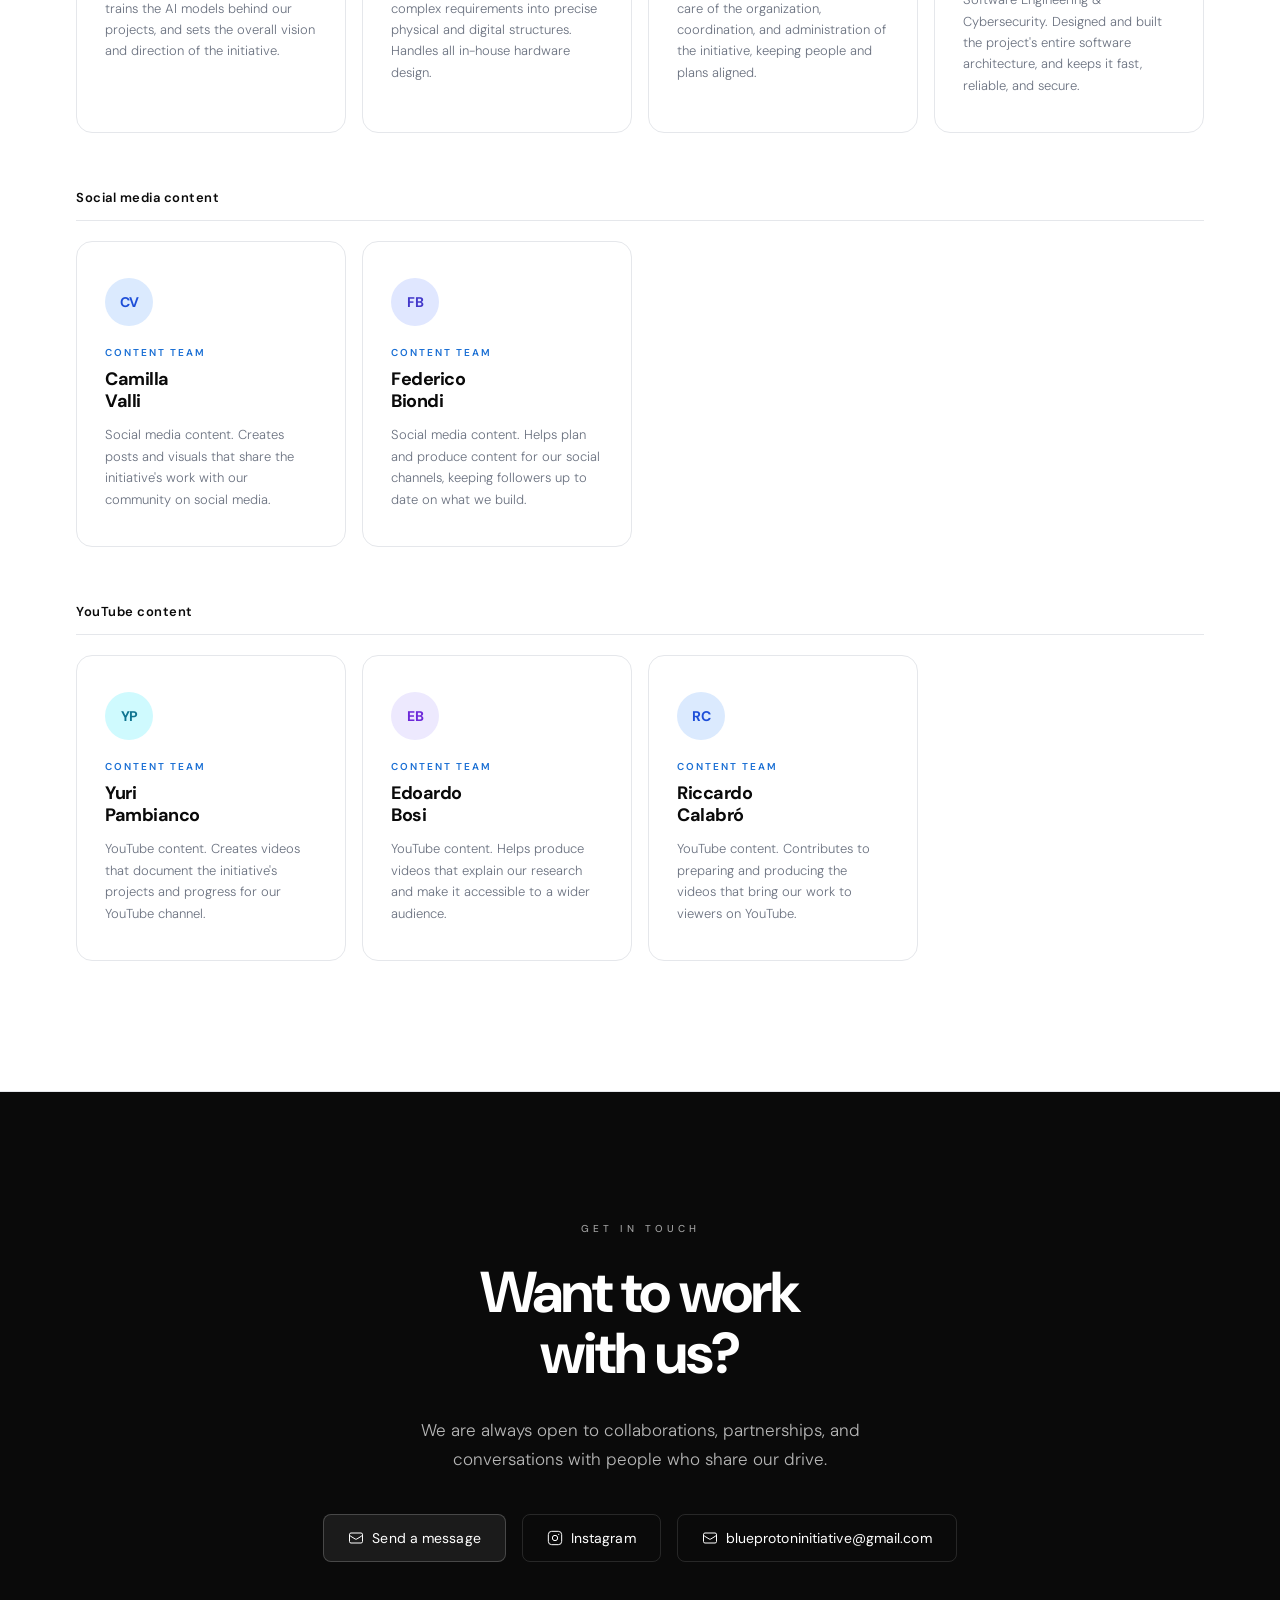
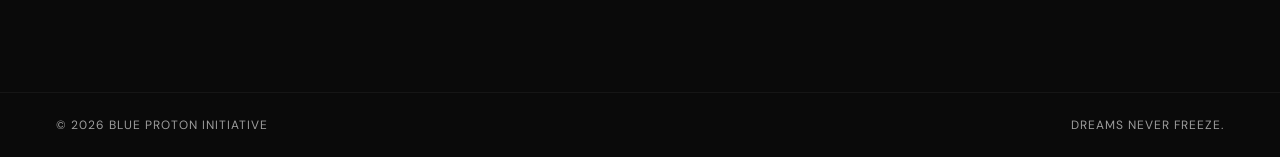
==== commit b7d024f1: "Remove age references from stats bar, About section and project page Stats bar now shows 9 team memb" ====
--- a/public/index.html
+++ b/public/index.html
@@ -95,12 +95,12 @@
 <!-- STATS BAR -->
 <div class="stats-bar">
   <div class="stat-item">
-    <span class="stat-number" data-count="4" data-suffix="">3</span>
+    <span class="stat-number" data-count="9" data-suffix="">9</span>
     <span class="stat-label">Team members</span>
   </div>
   <div class="stat-item">
-    <span class="stat-number" data-count="17" data-suffix="">17</span>
-    <span class="stat-label">Average age</span>
+    <span class="stat-number" data-count="3" data-suffix="">3</span>
+    <span class="stat-label">Teams</span>
   </div>
   <div class="stat-item">
     <span class="stat-number" data-count="3" data-suffix=" mo">3 mo</span>
@@ -120,7 +120,7 @@
   <h2 class="section-headline reveal">A collective of high school<br>researchers building real technology,<br>right now.</h2>
   <div class="about-grid">
     <p class="about-body reveal">
-      Blue Proton Initiative is an informal group of three 17-year-olds from Forlì, Italy — united by a shared passion for science and engineering. The initiative grew from a single idea Pietro had, which he brought to life by reaching out to friends who shared his vision.<br><br>
+      Blue Proton Initiative is an informal team from Forlì, Italy, doing independent research and building technology together — united by a shared passion for science and engineering. The initiative grew from a single idea Pietro had, which he brought to life by reaching out to friends who shared his vision.<br><br>
       We do not wait to be ready. We build, learn, and iterate — while still in high school. Each member drives both shared research and a specific technical domain, working toward one long-term goal: turning Blue Proton from a student group into a real company.
     </p>
     <div class="about-pillars reveal">
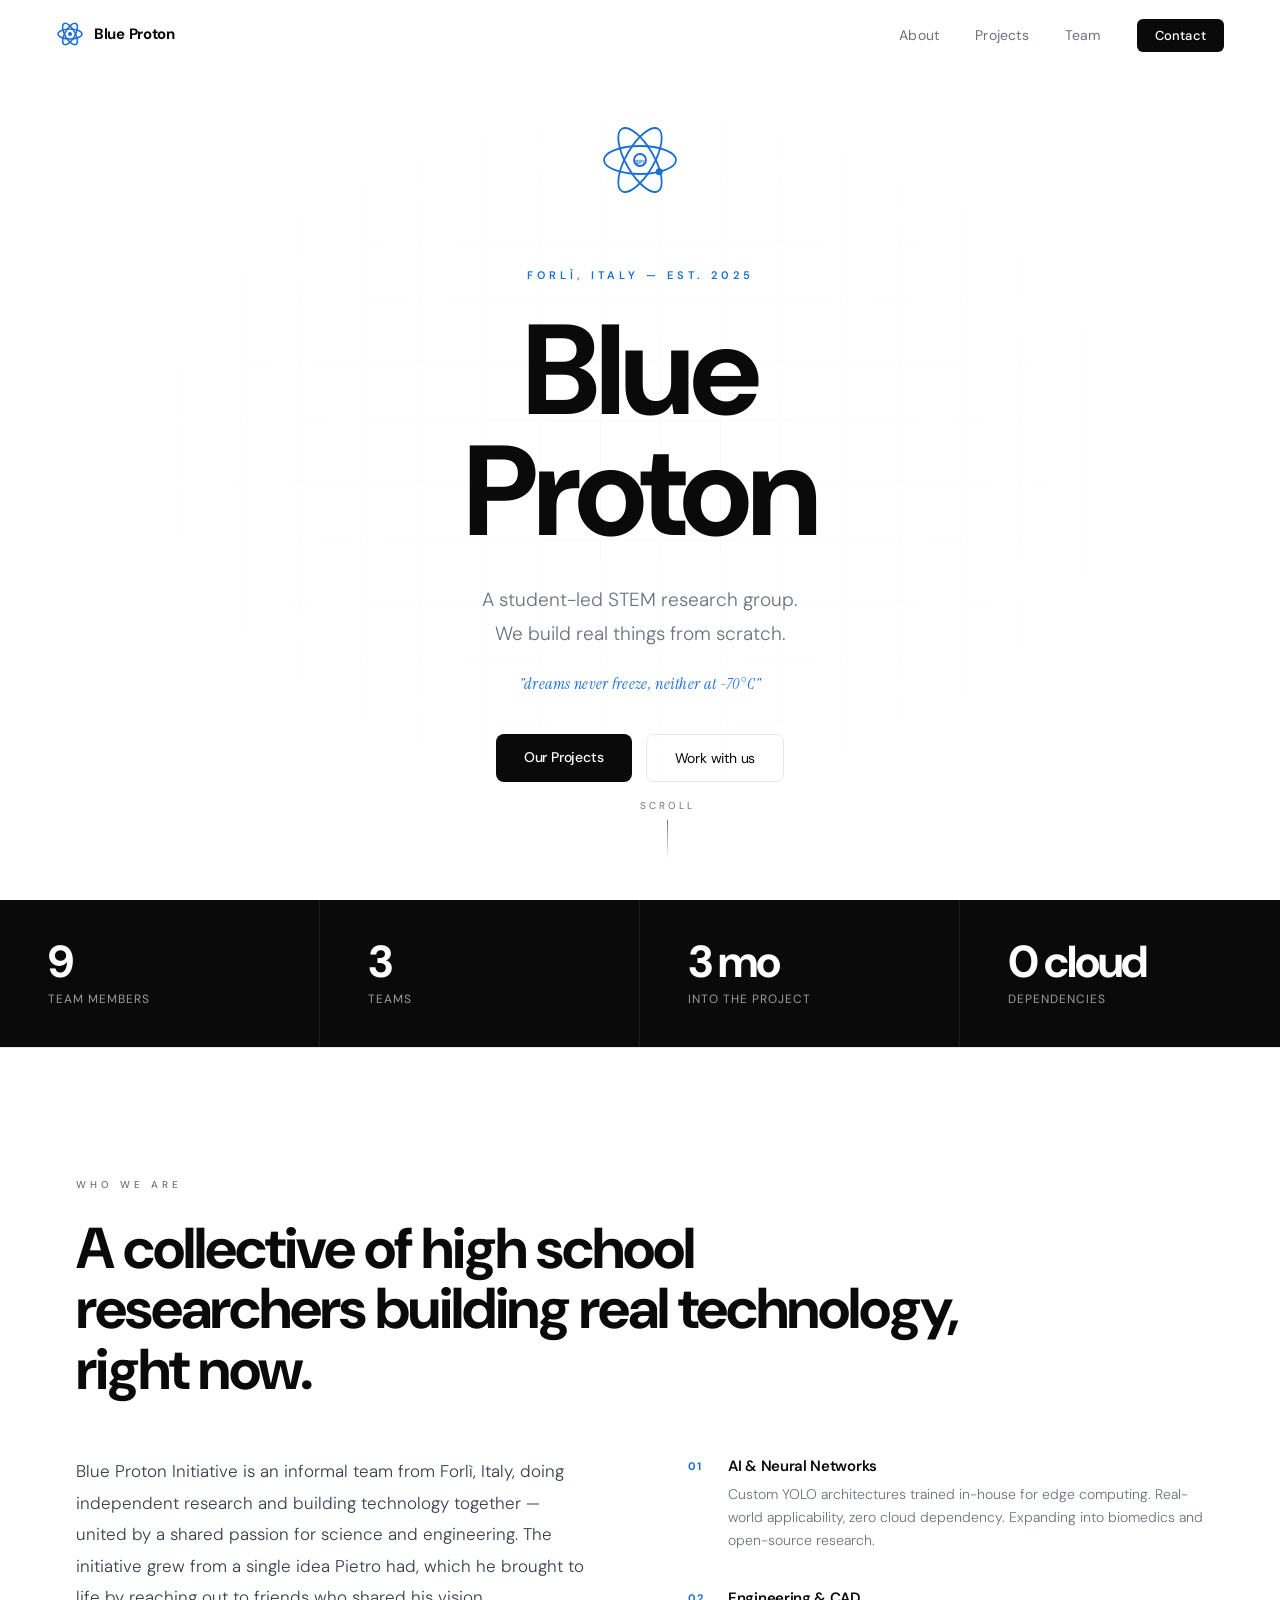
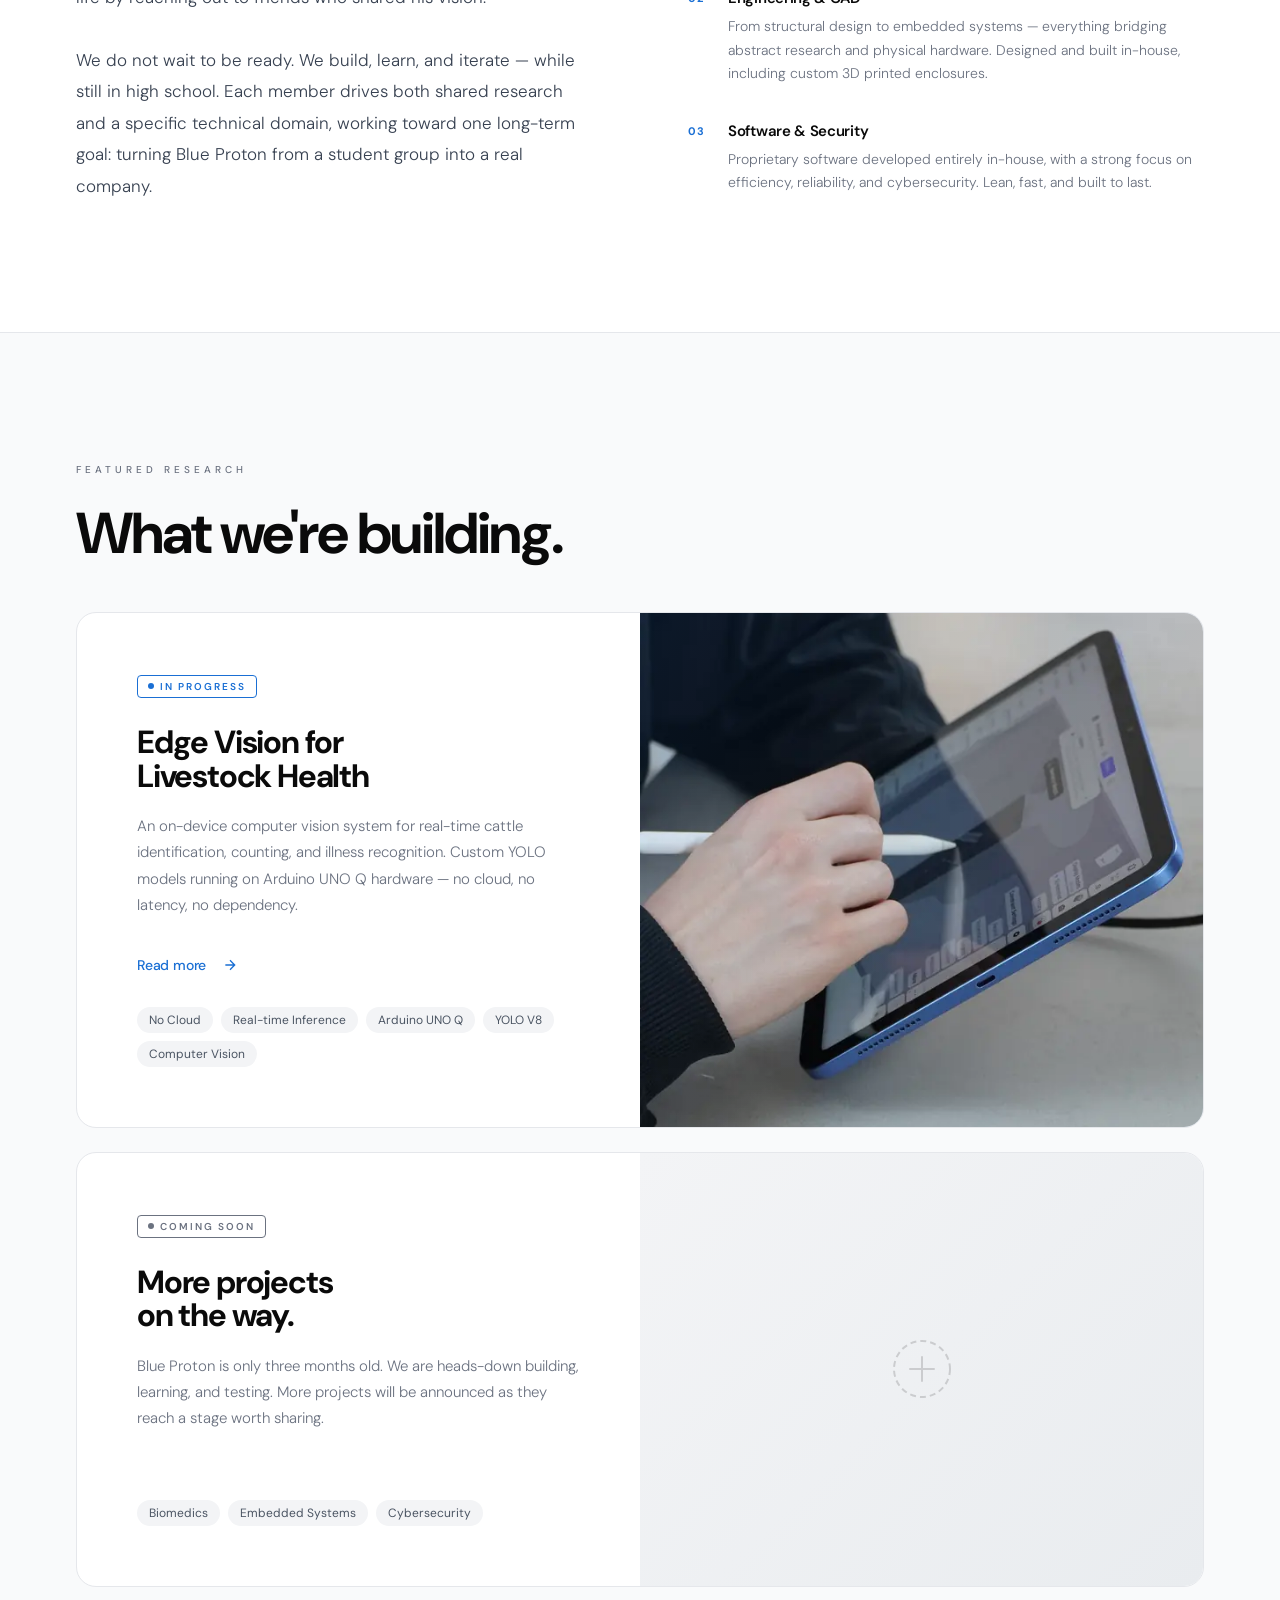
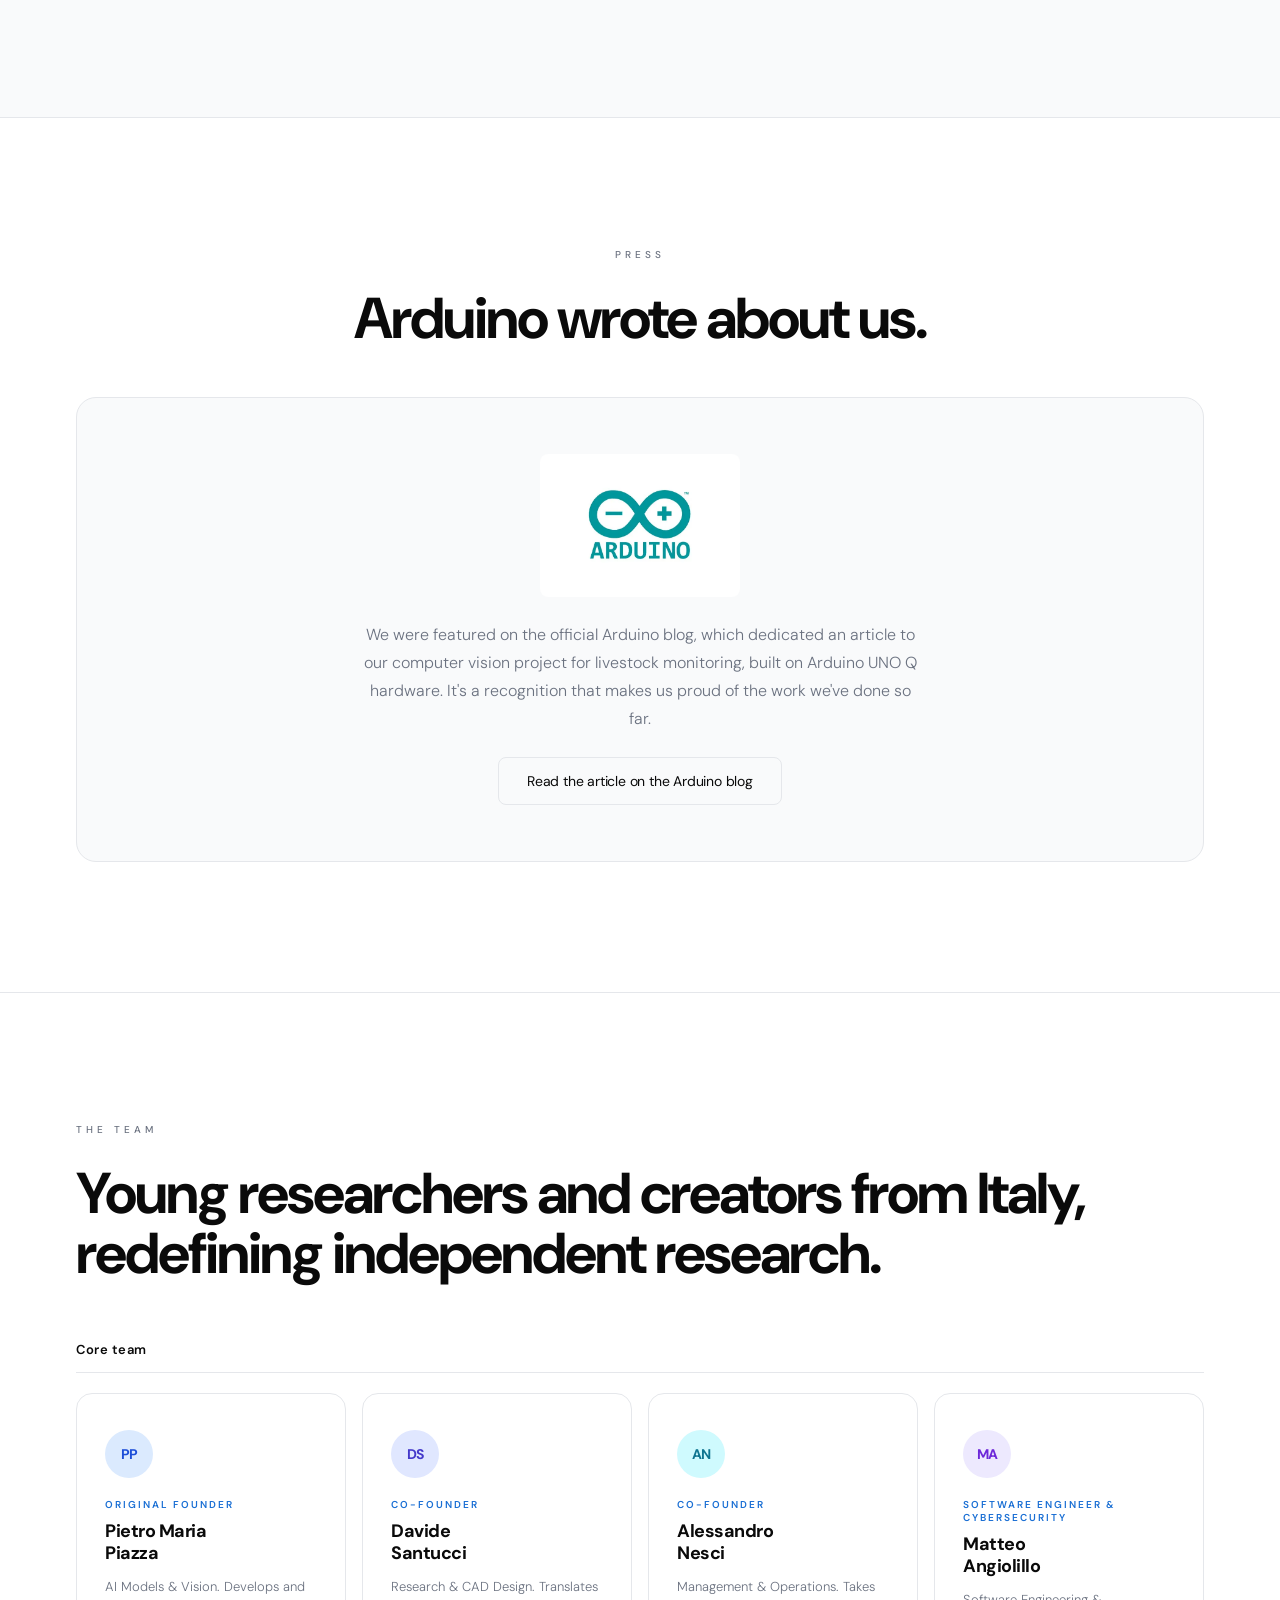
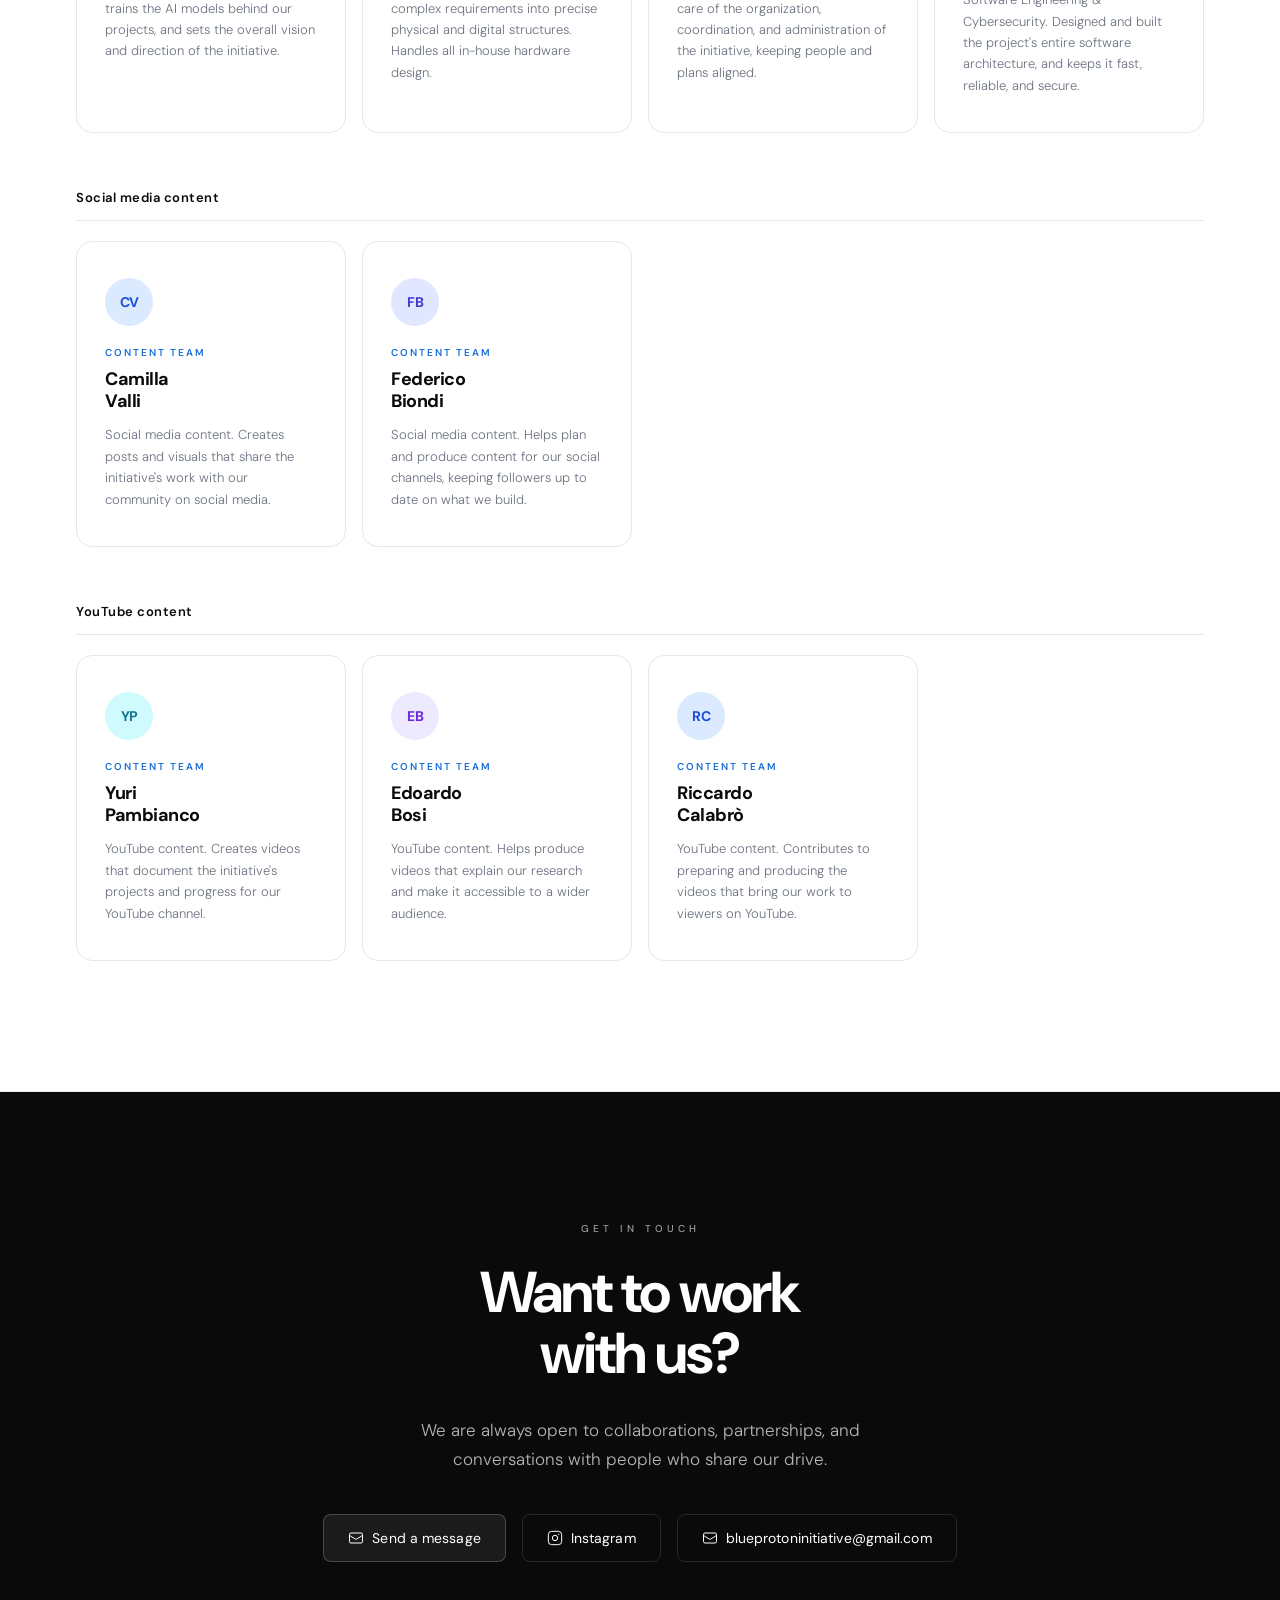
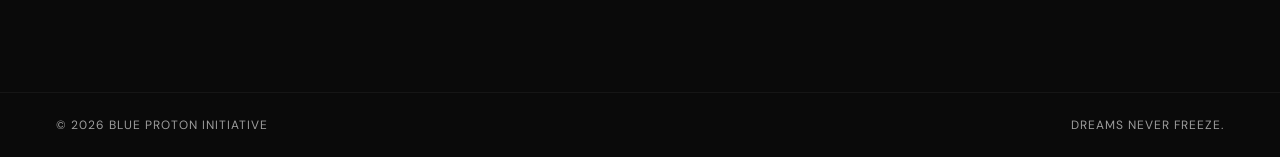
==== commit be98f2c2: "Fix spelling of Riccardo Calabrò Co-Authored-By: Claude Opus 5.5 <noreply@anthropic.com>" ====
--- a/public/index.html
+++ b/public/index.html
@@ -307,7 +307,7 @@
       <li class="team-member reveal">
         <div class="member-avatar avatar-blue" aria-hidden="true">RC</div>
         <p class="member-role">Content Team</p>
-        <h4 class="member-name">Riccardo<br>Calabró</h4>
+        <h4 class="member-name">Riccardo<br>Calabrò</h4>
         <p class="member-desc">YouTube content. Contributes to preparing and producing the videos that bring our work to viewers on YouTube.</p>
       </li>
     </ul>
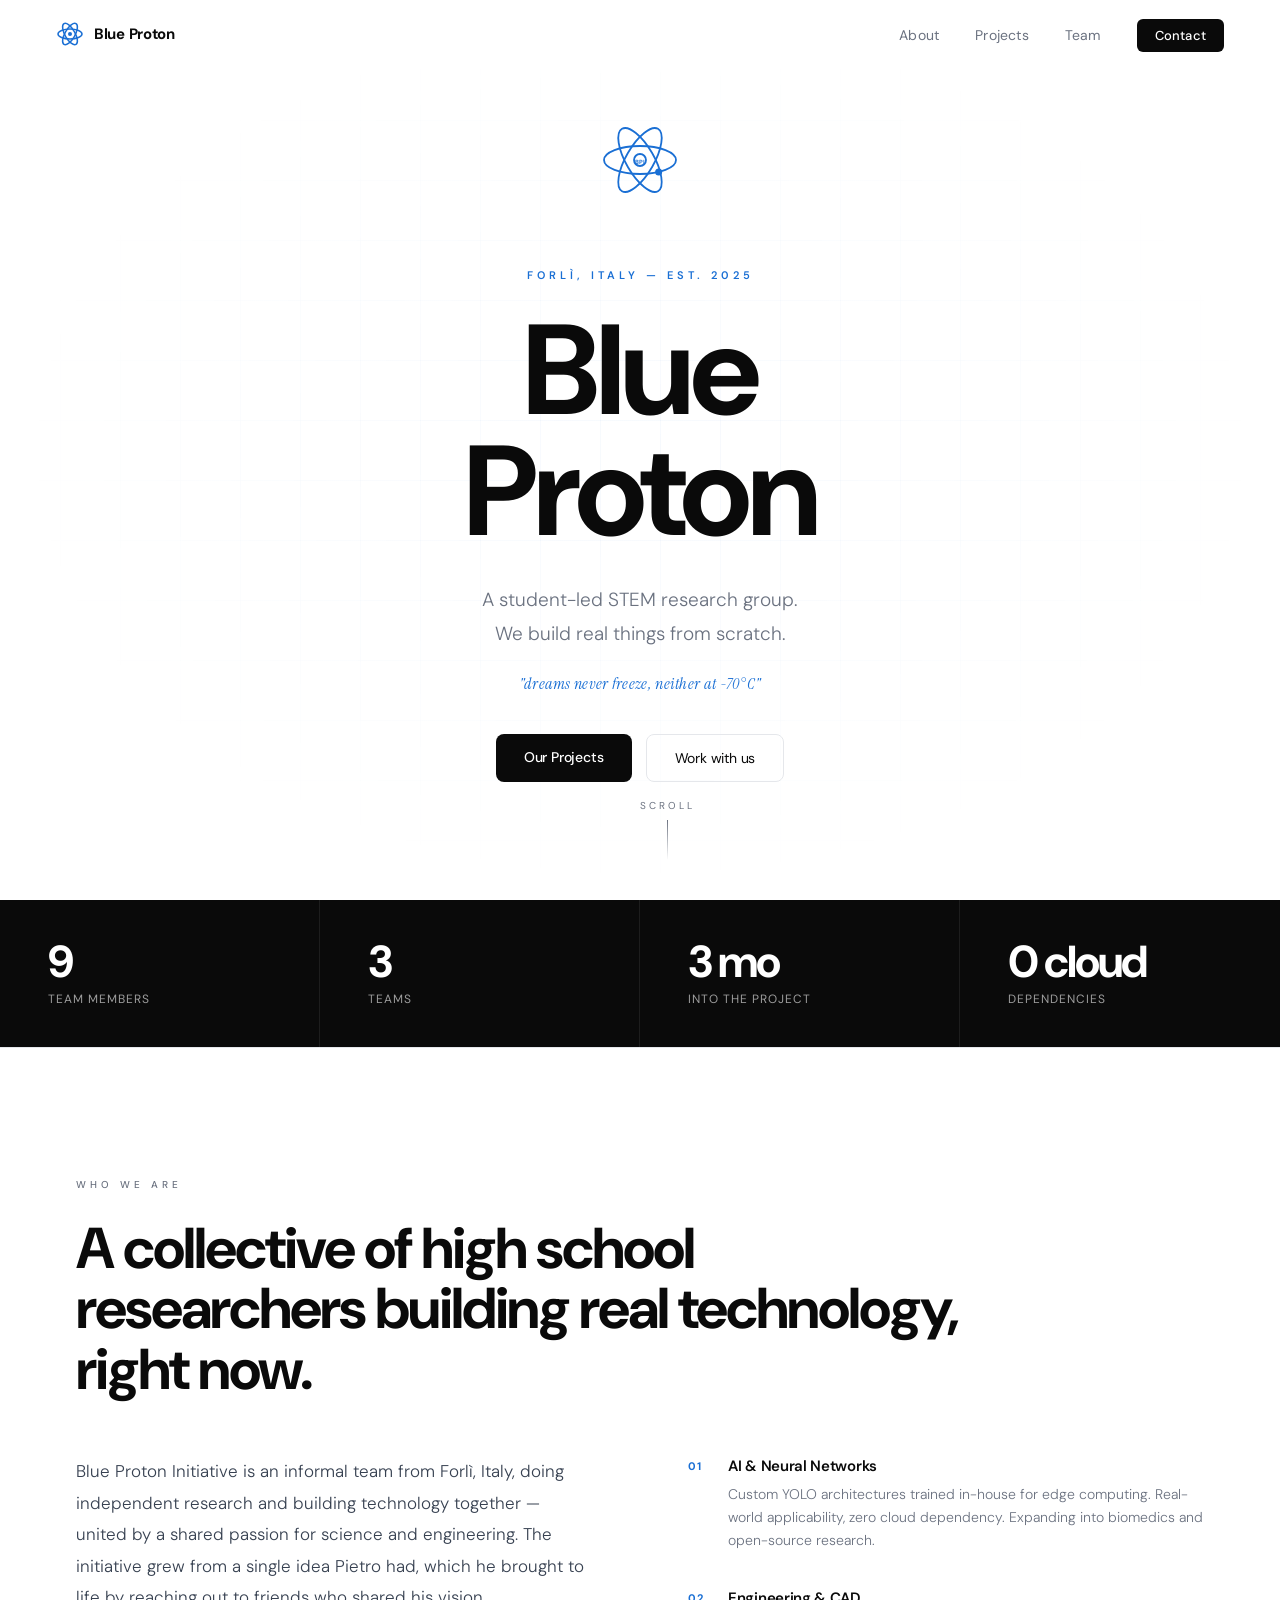
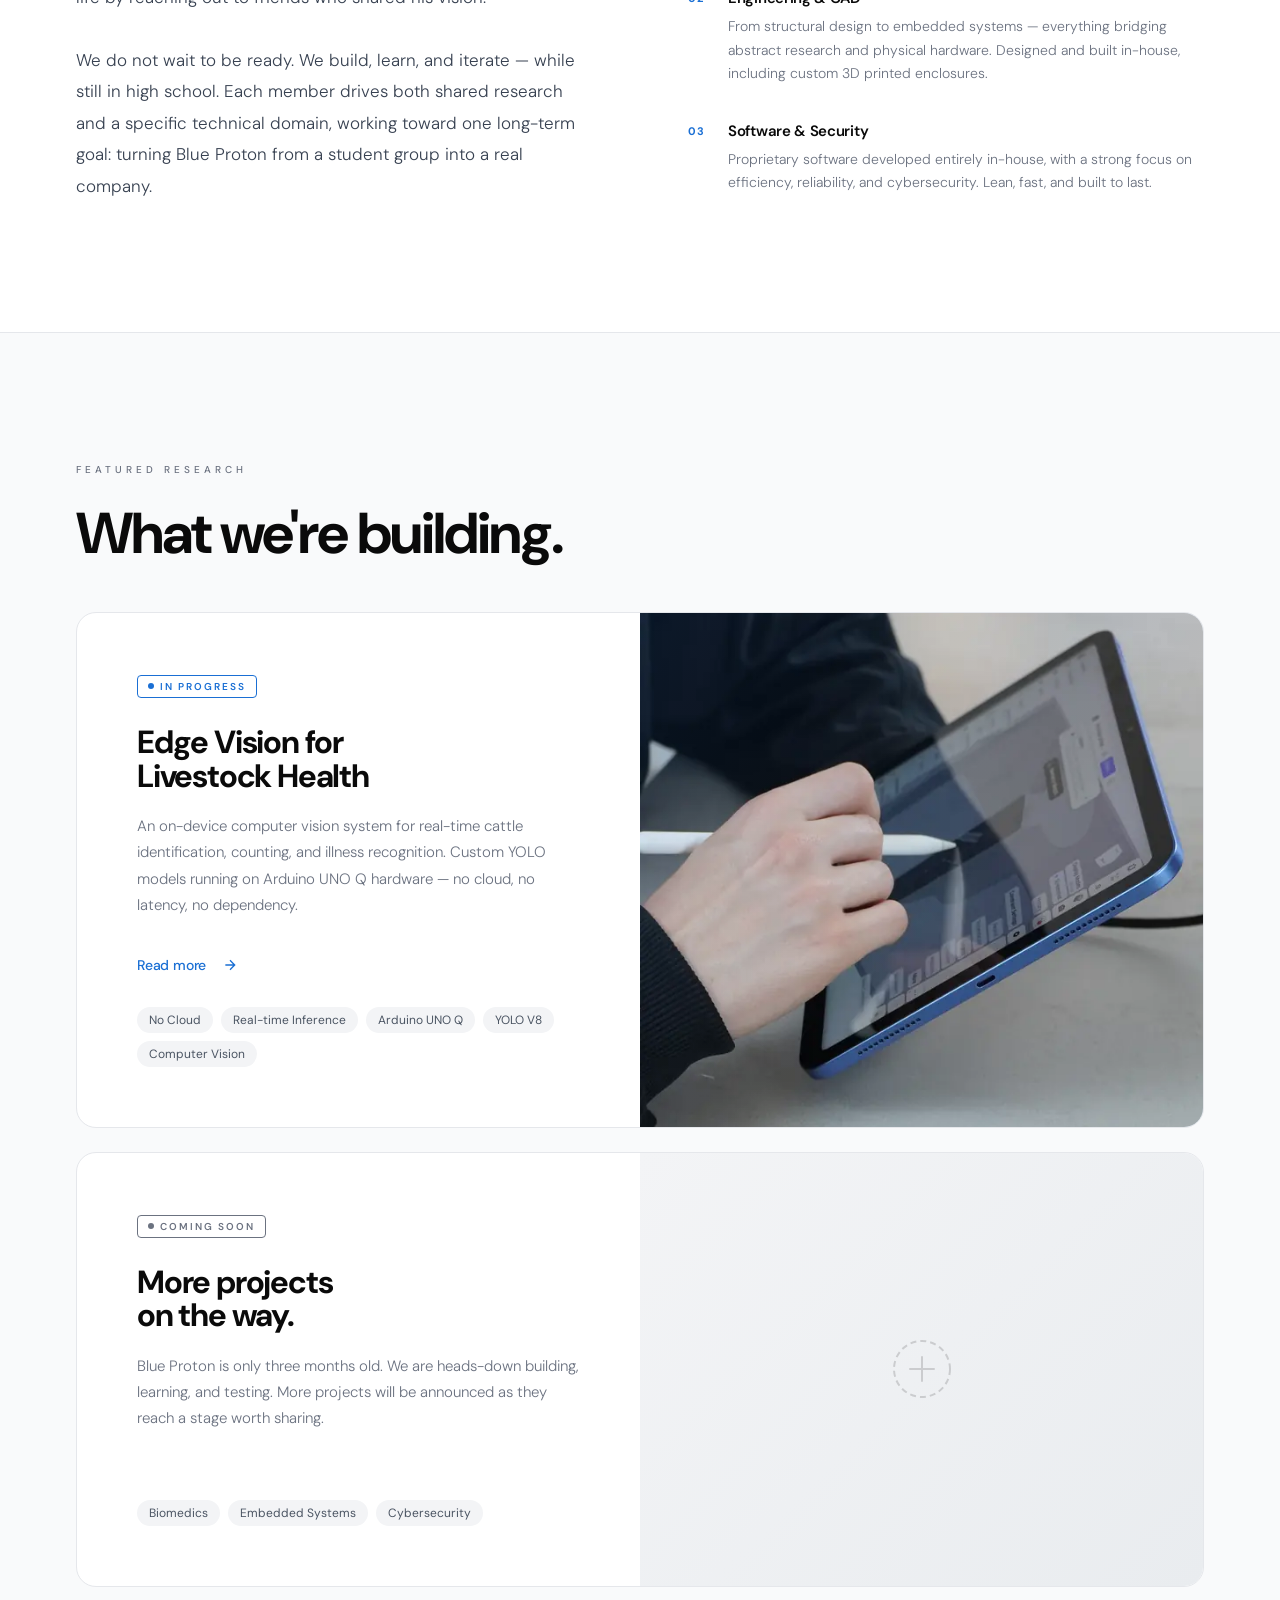
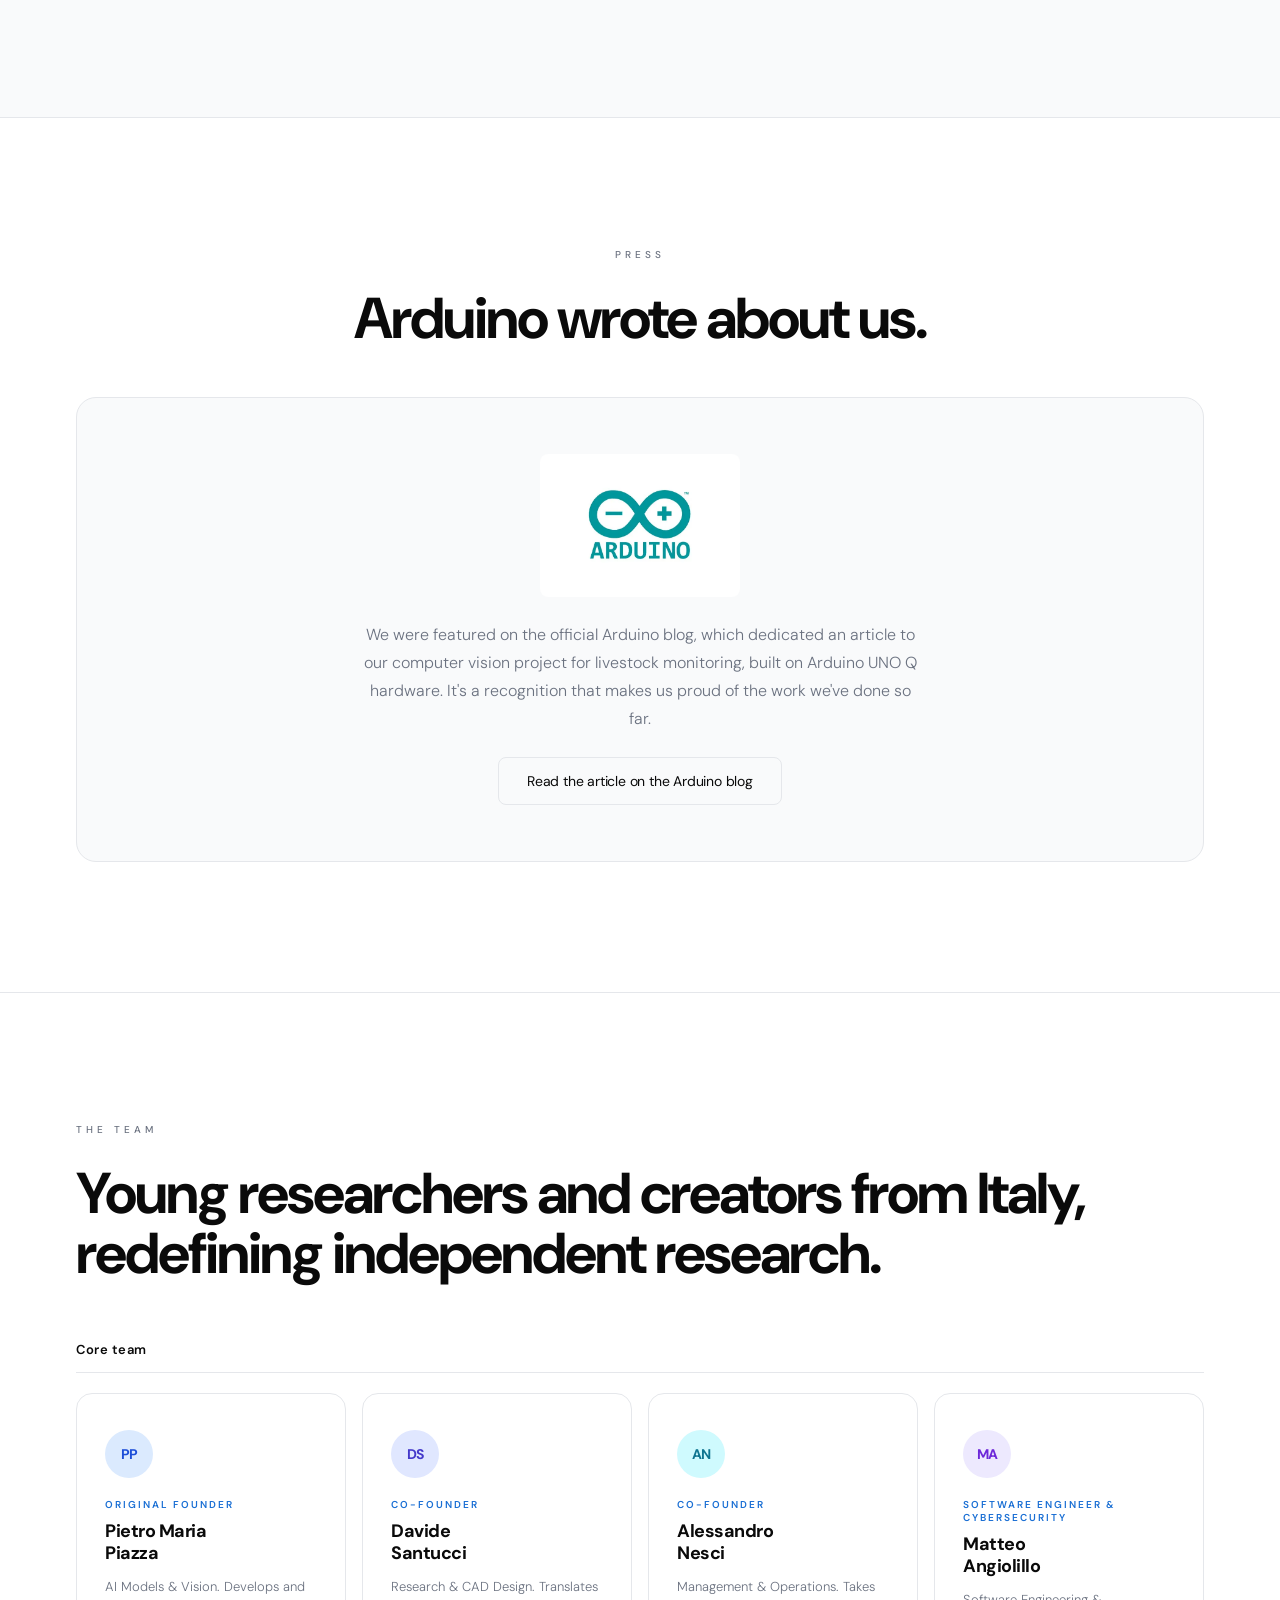
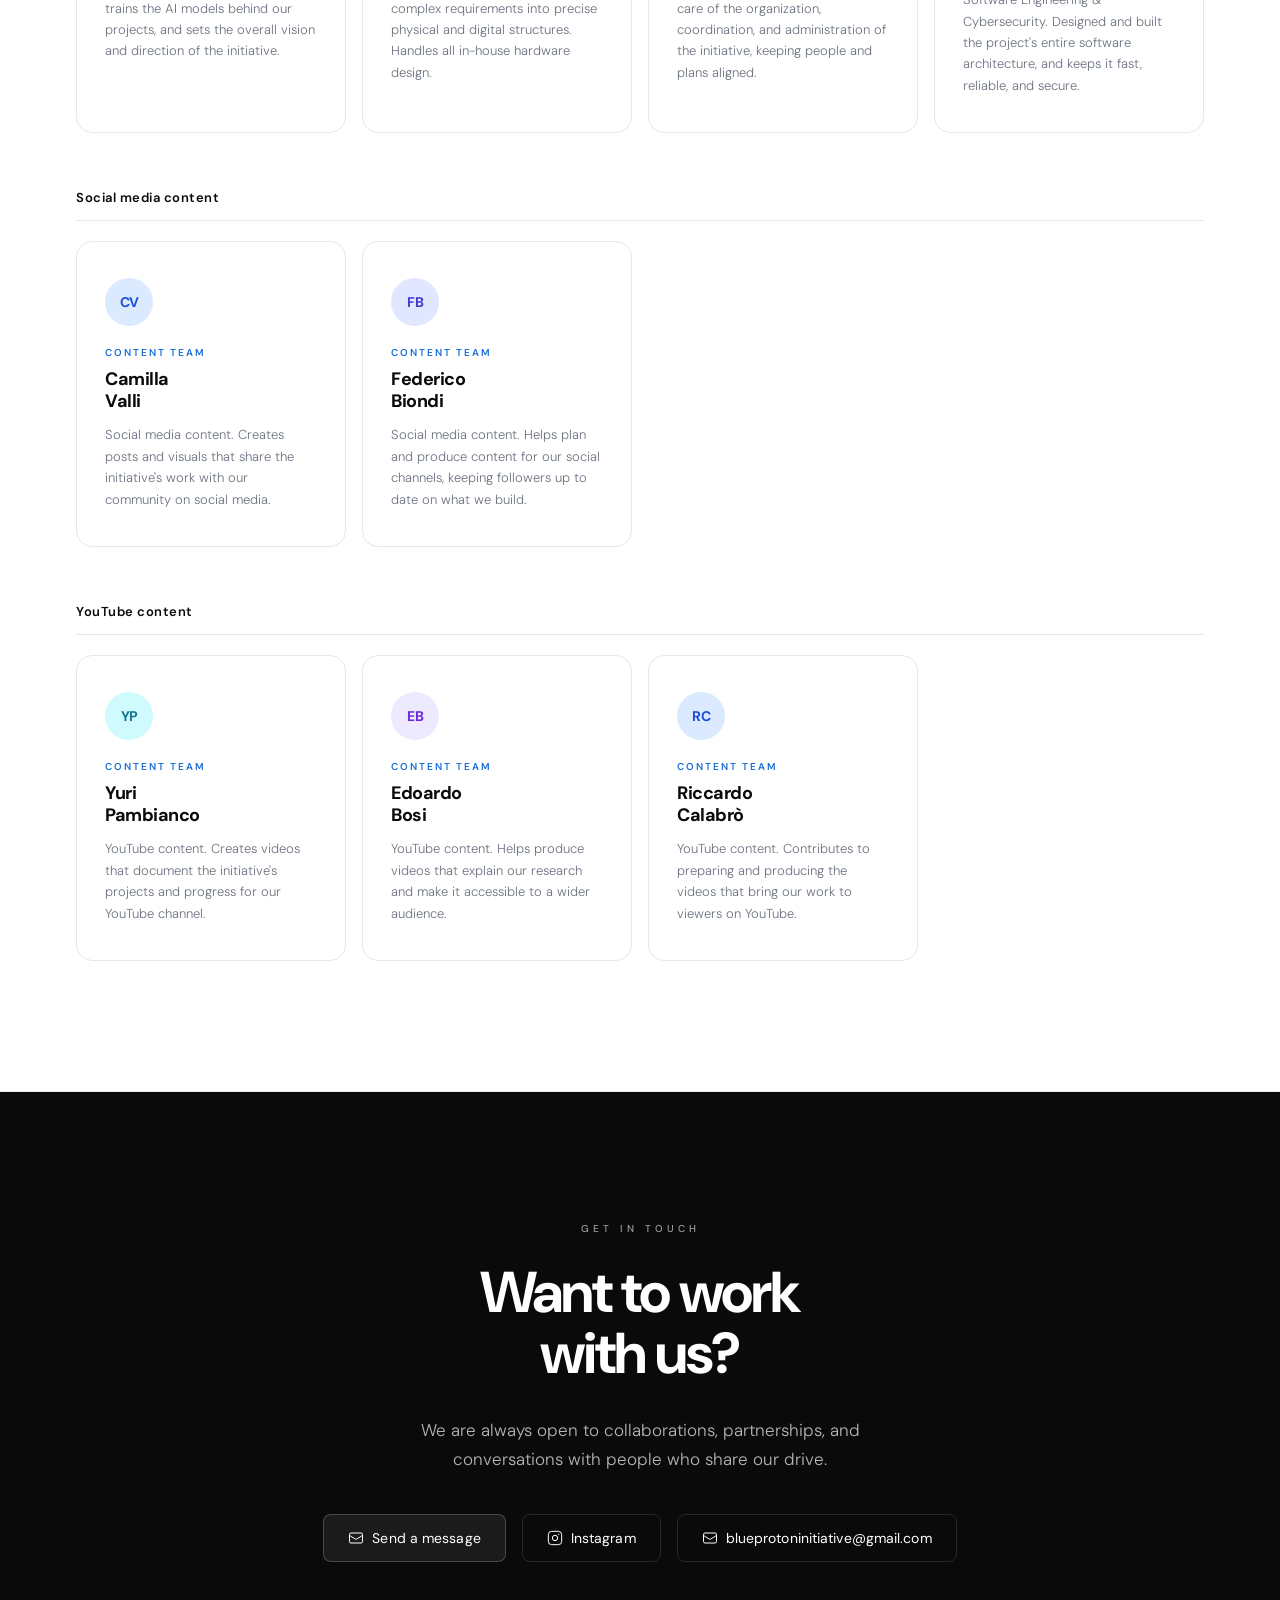
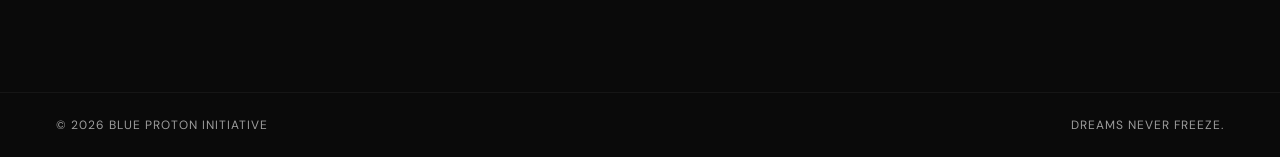
==== commit d22bbabd: "Link the YouTube channel and add it to Organization sameAs Co-Authored-By: Claude Opus 5.5 <noreply@" ====
--- a/public/index.html
+++ b/public/index.html
@@ -31,7 +31,10 @@
   "@type": "Organization",
   "name": "Blue Proton Initiative",
   "url": "https://blueprotoninitiative.com/",
-  "logo": "https://blueprotoninitiative.com/assets/logo.png"
+  "logo": "https://blueprotoninitiative.com/assets/logo.png",
+  "sameAs": [
+    "https://www.youtube.com/@bpiculture"
+  ]
 }
 </script>
 <link rel="preconnect" href="https://fonts.googleapis.com">
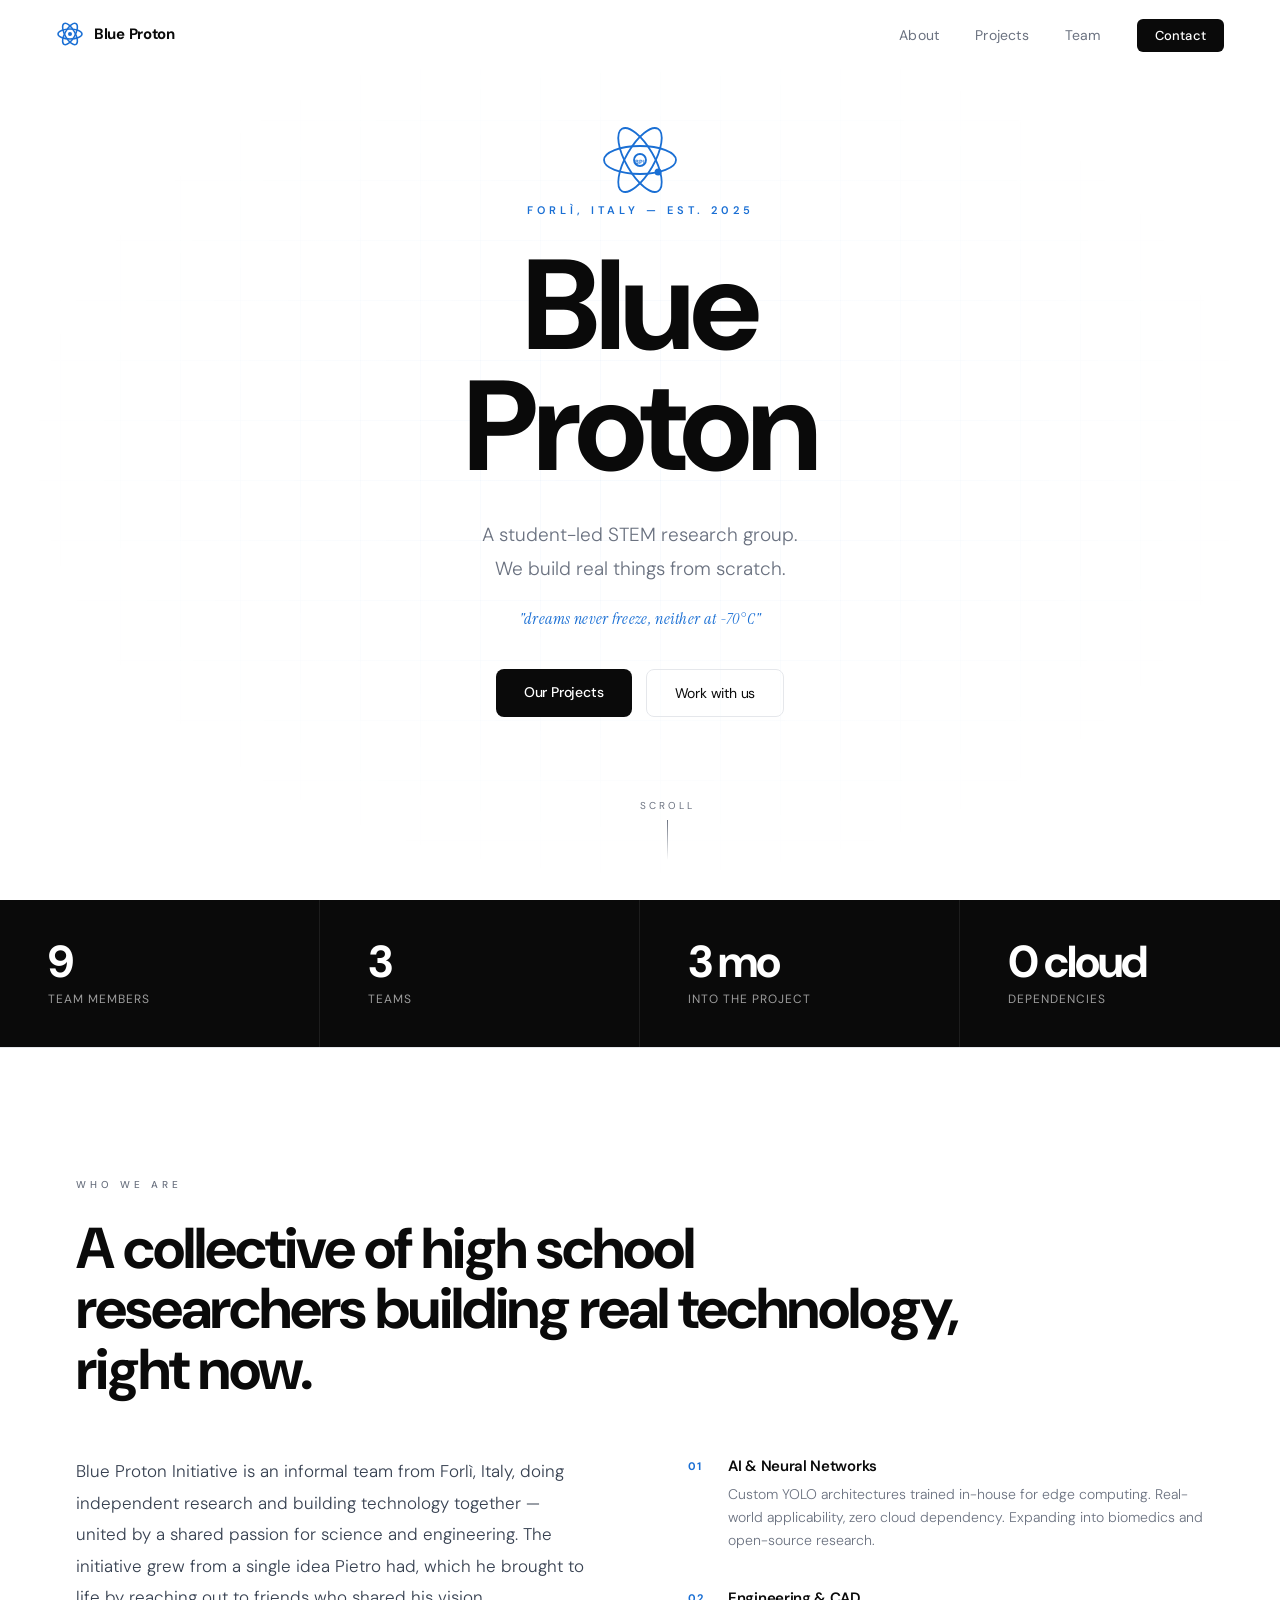
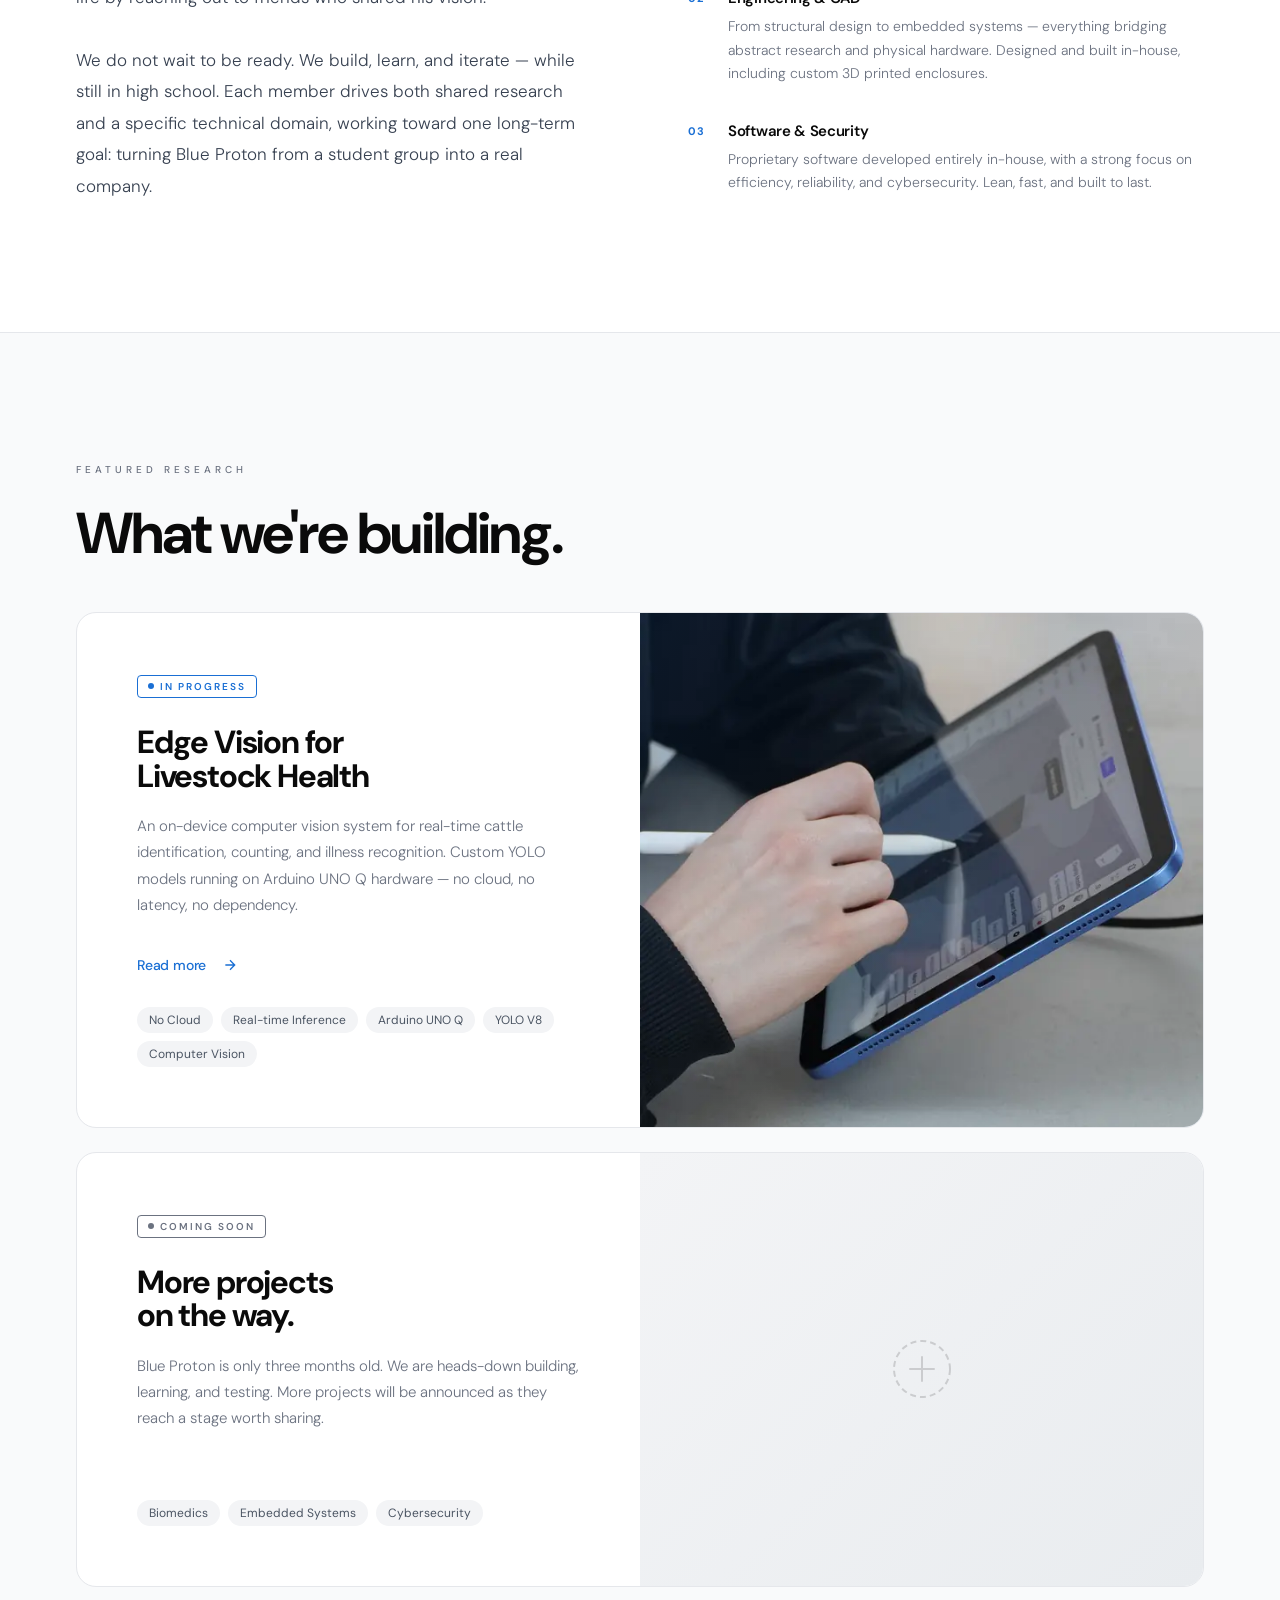
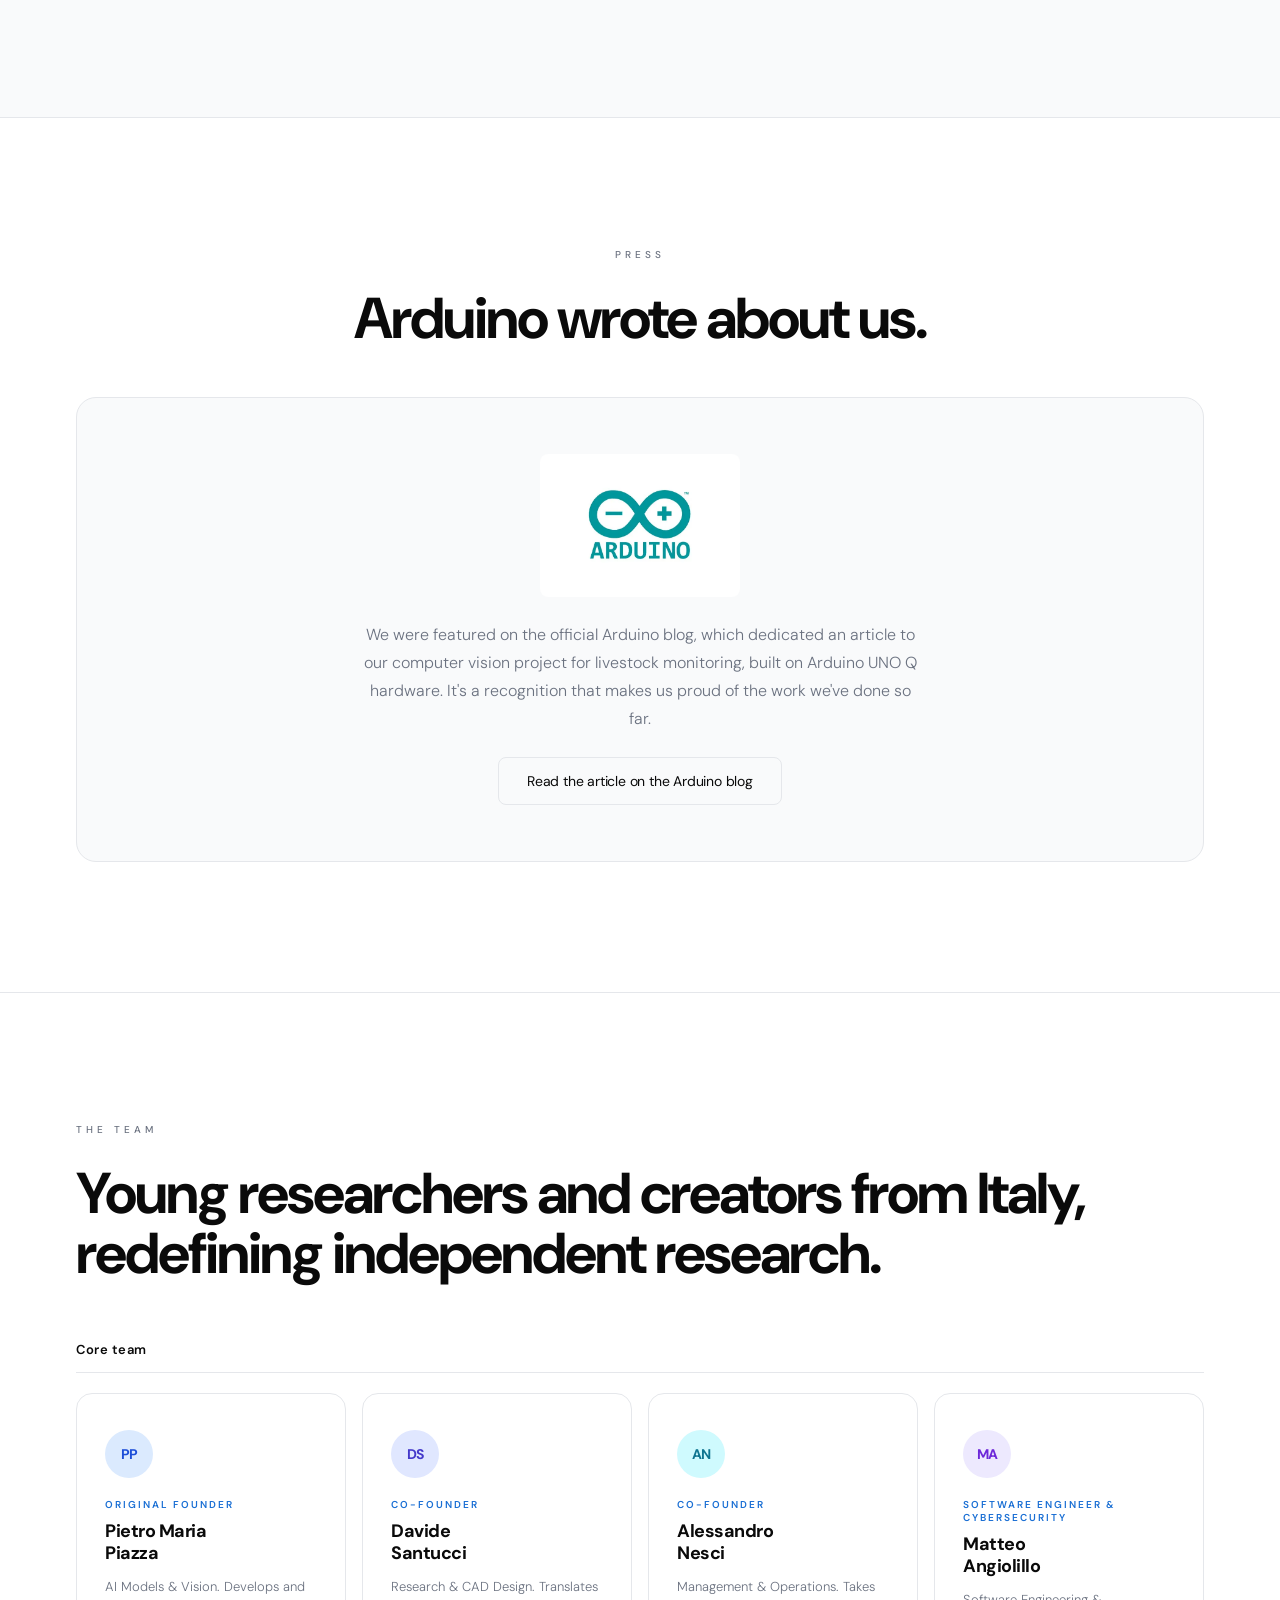
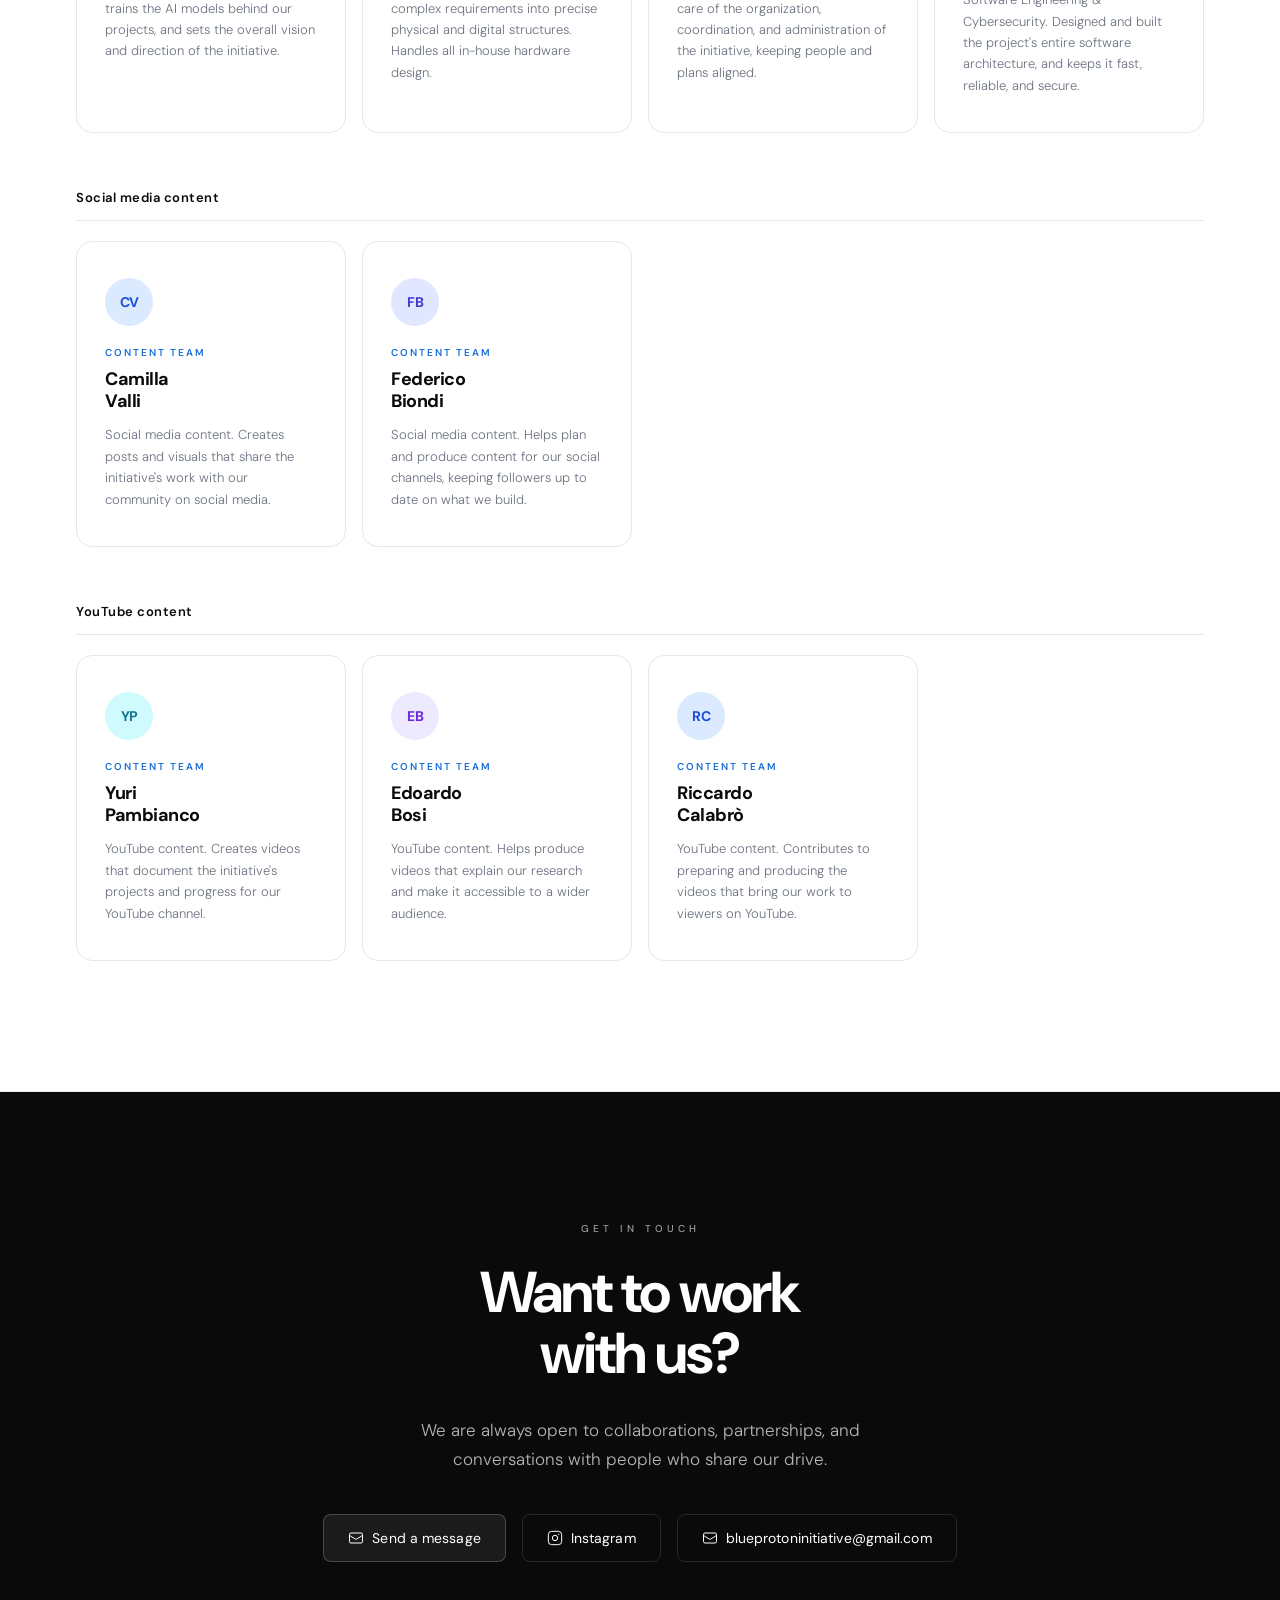
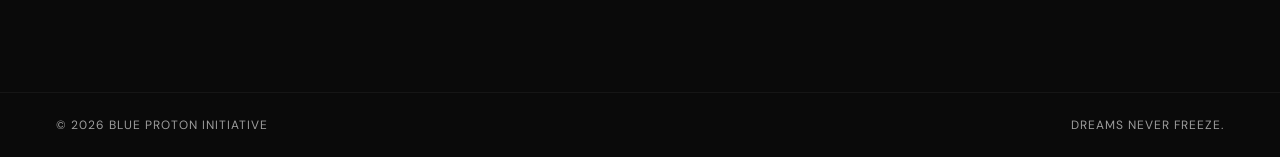
==== commit 2f1b7443: "Fix hero scroll hint centering and atom logo scroll behavior - Center .scroll-hint without transform" ====
--- a/public/index.html
+++ b/public/index.html
@@ -82,7 +82,6 @@
     </svg>
   </div>
  
-  <div class="atom-spacer"></div>
   <p class="hero-eyebrow">Forlì, Italy — Est. 2025</p>
   <h1>Blue<br>Proton</h1>
   <p class="hero-sub">A student-led STEM research group.</p>
